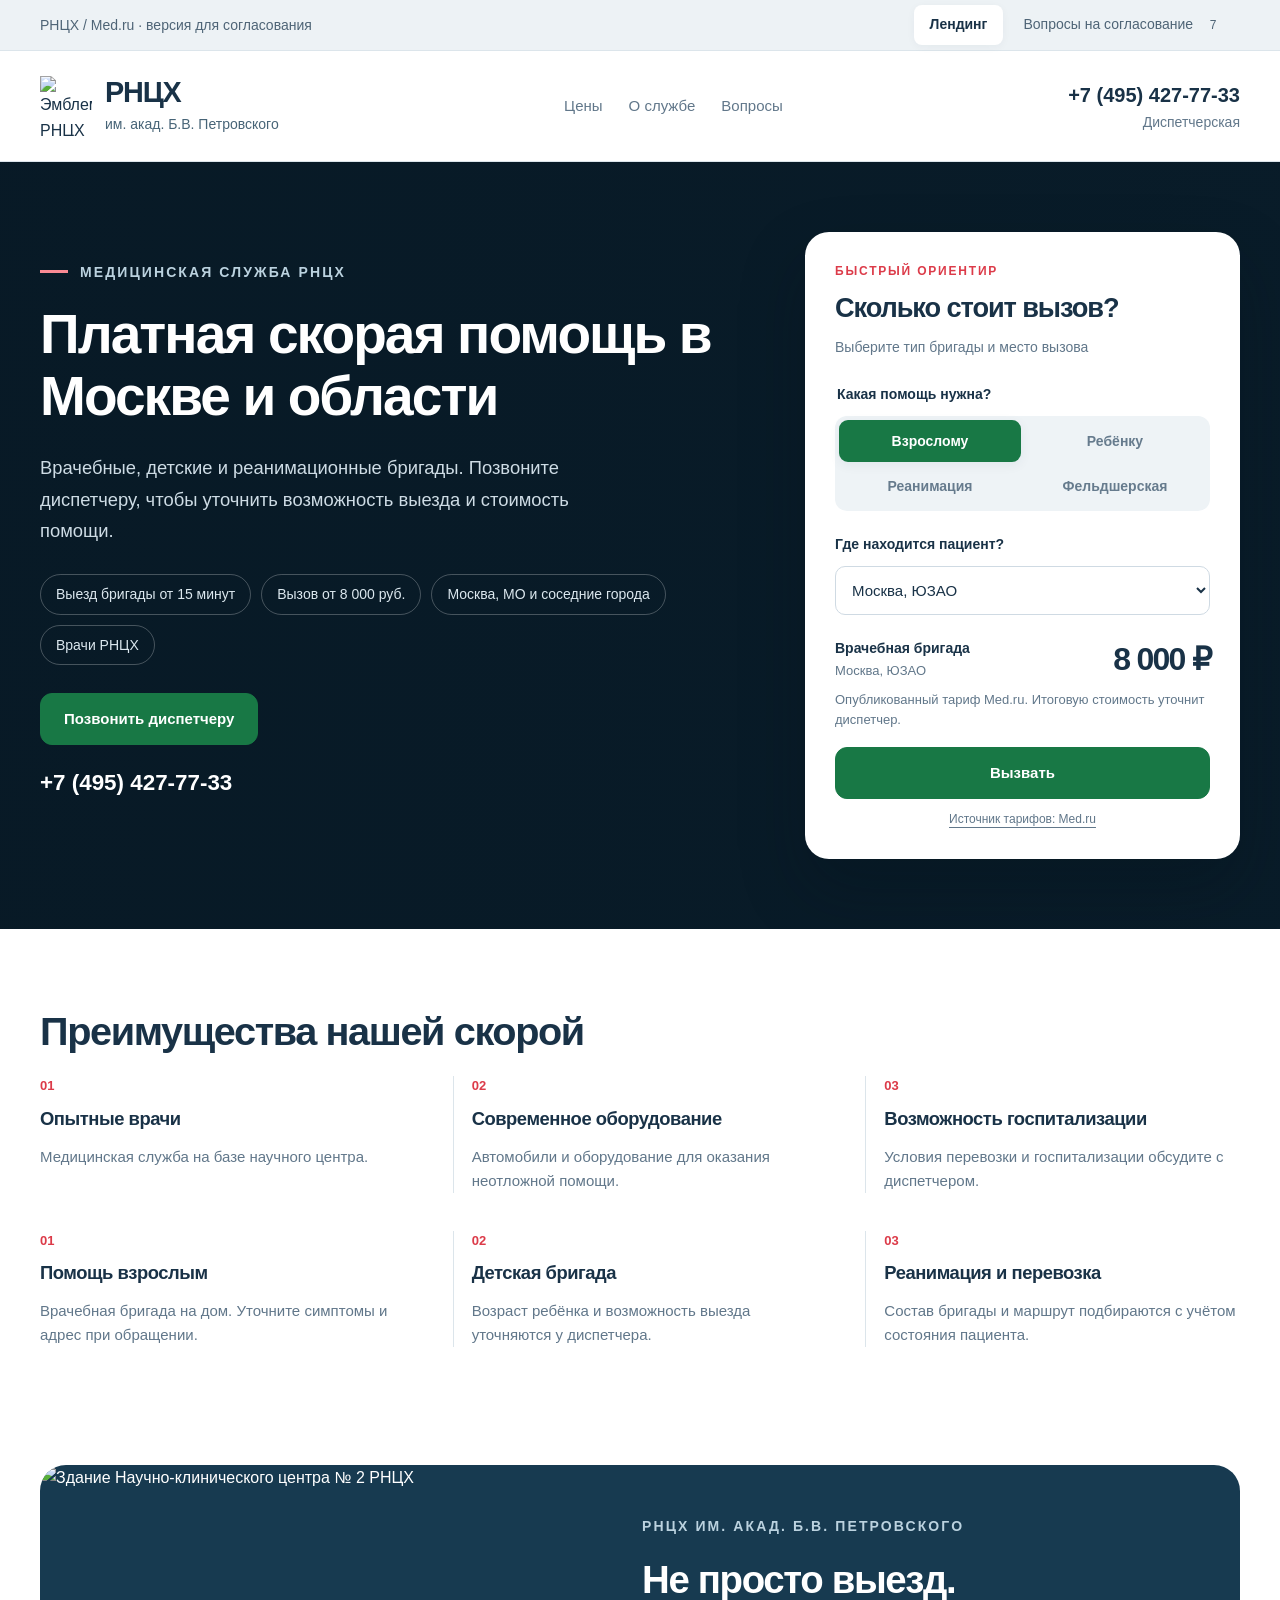
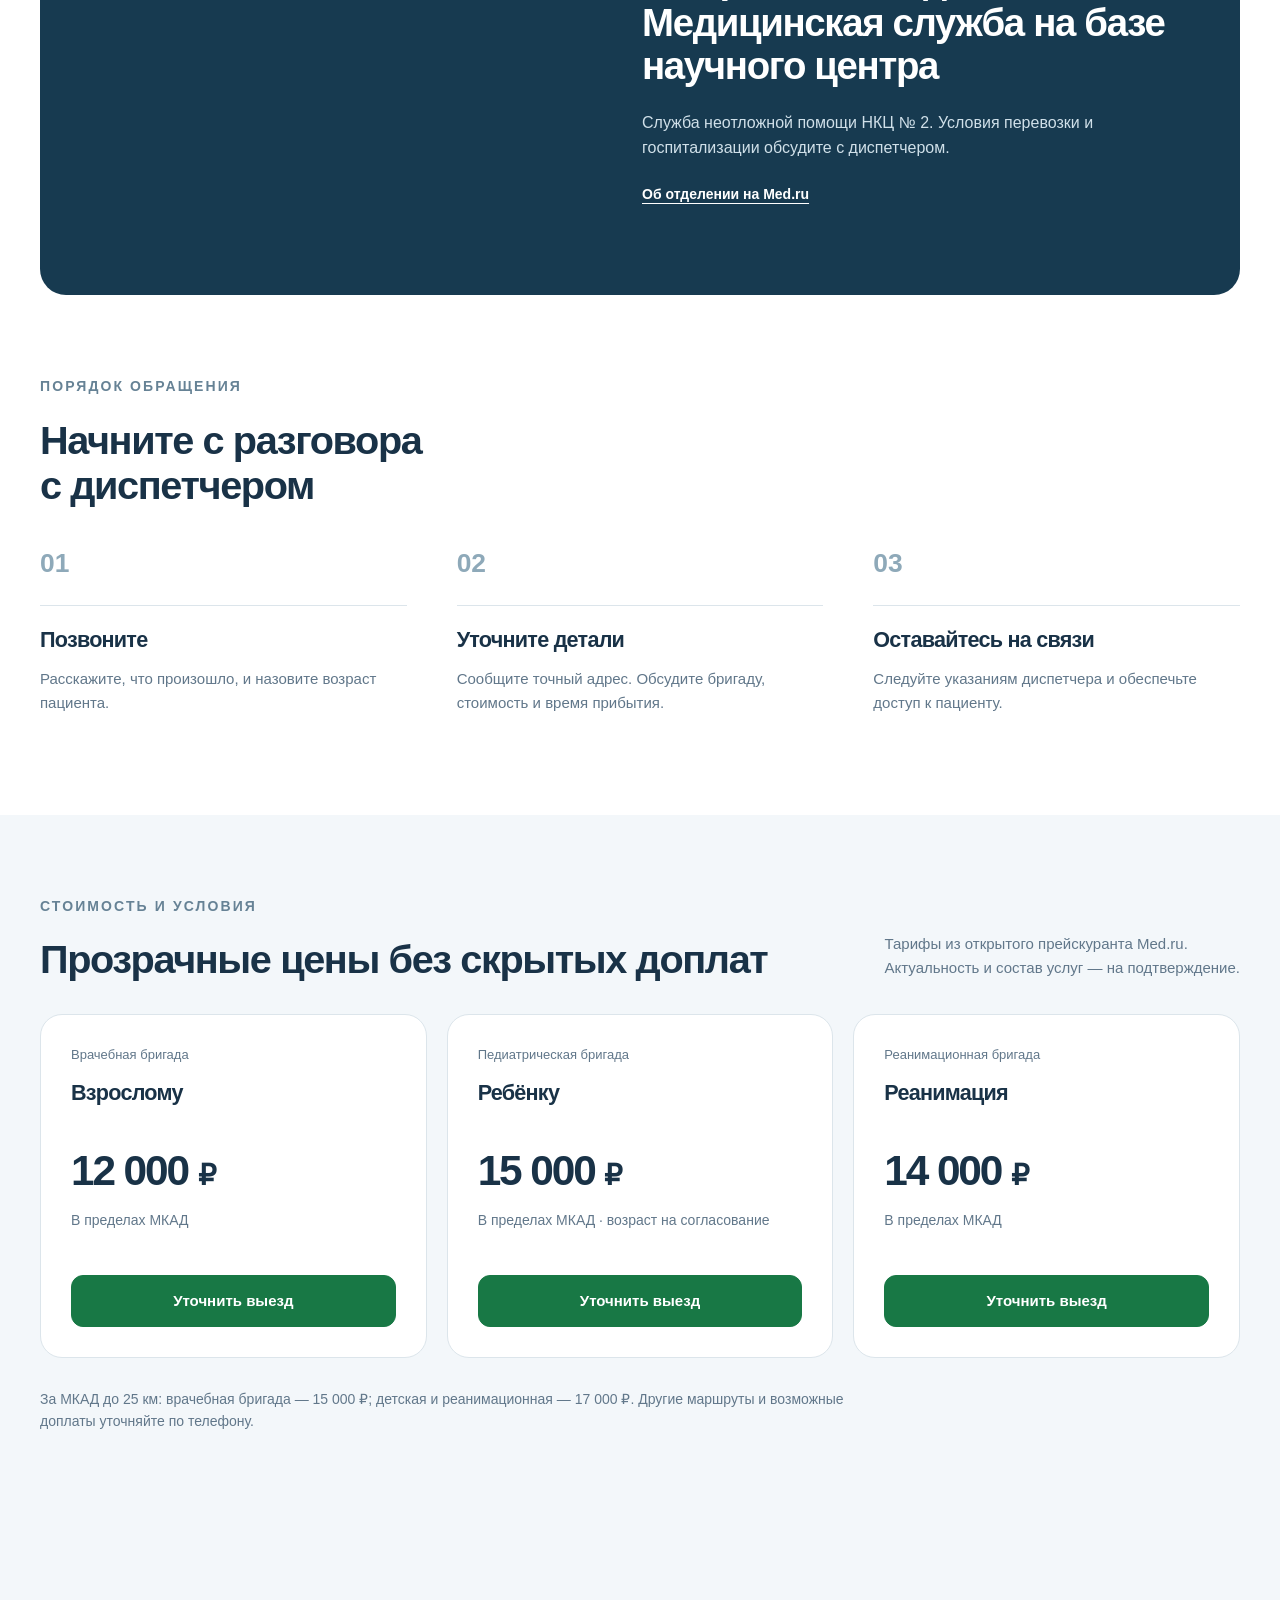
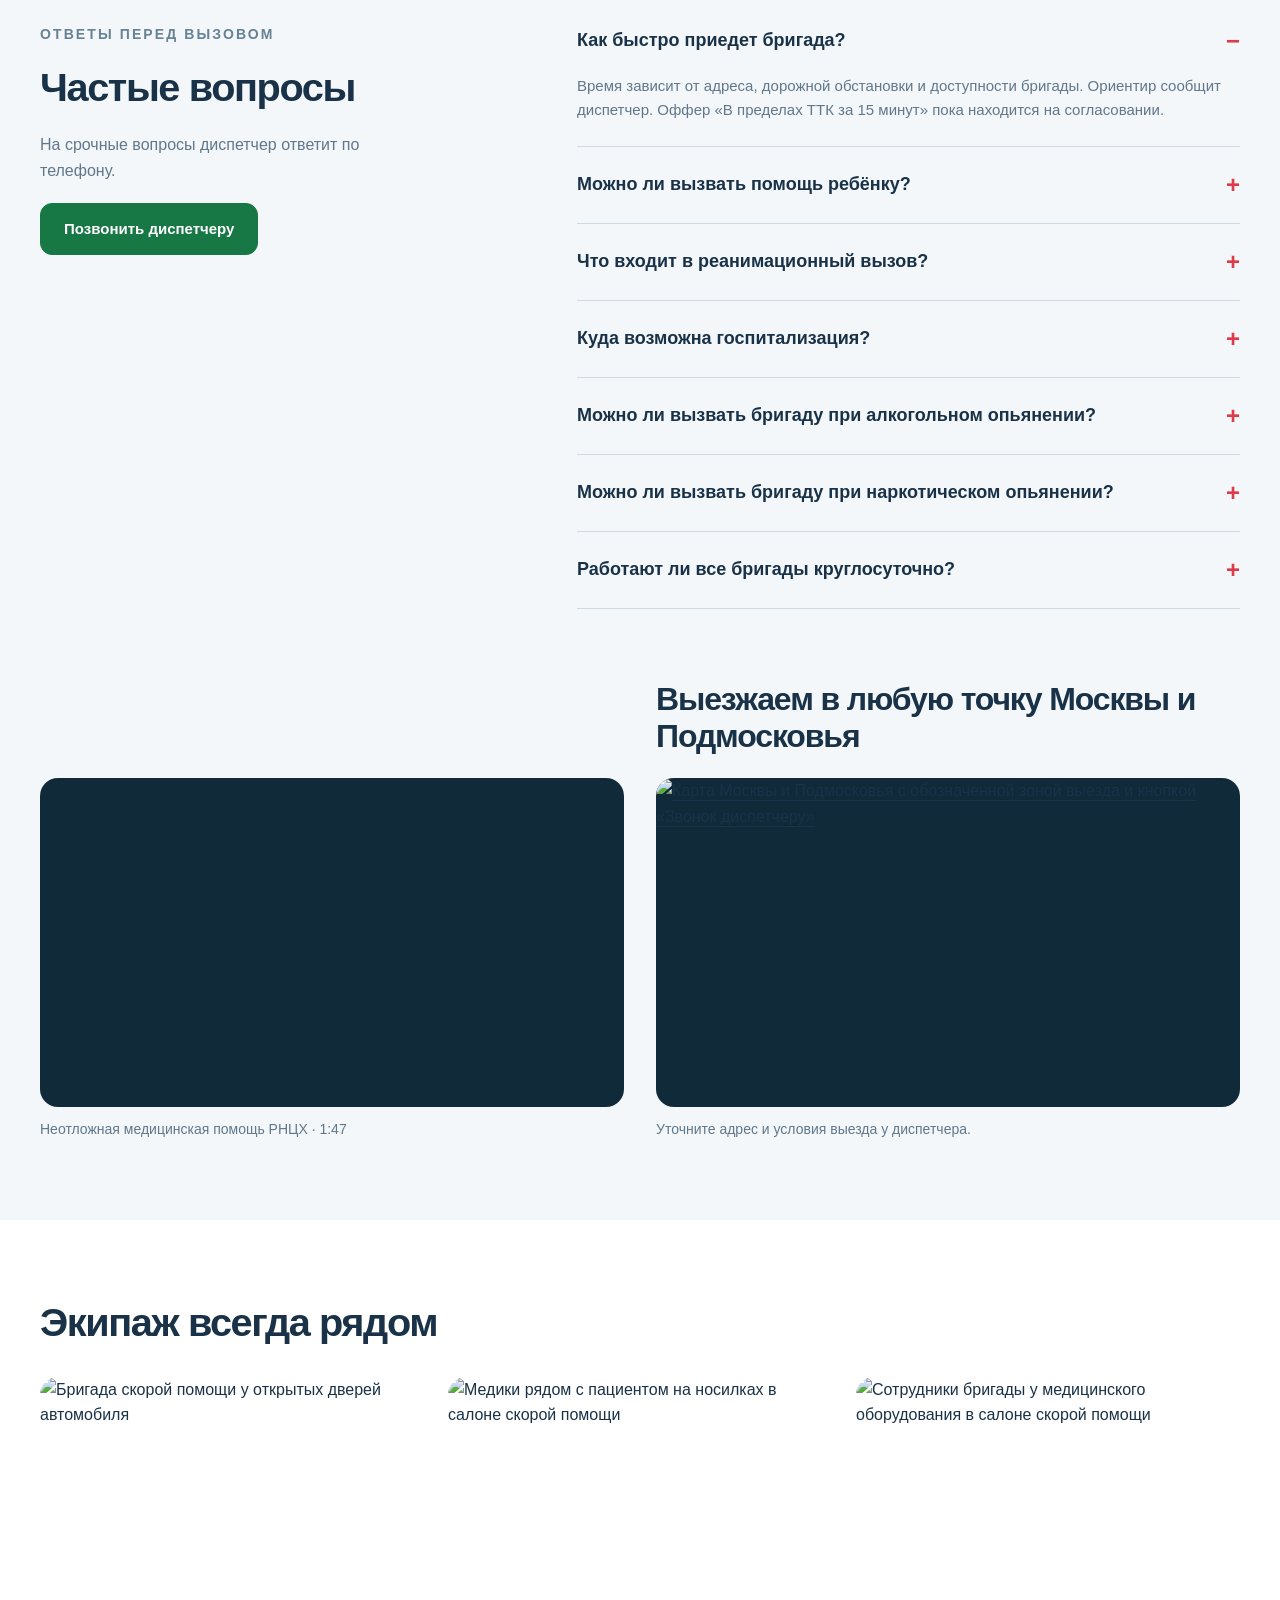
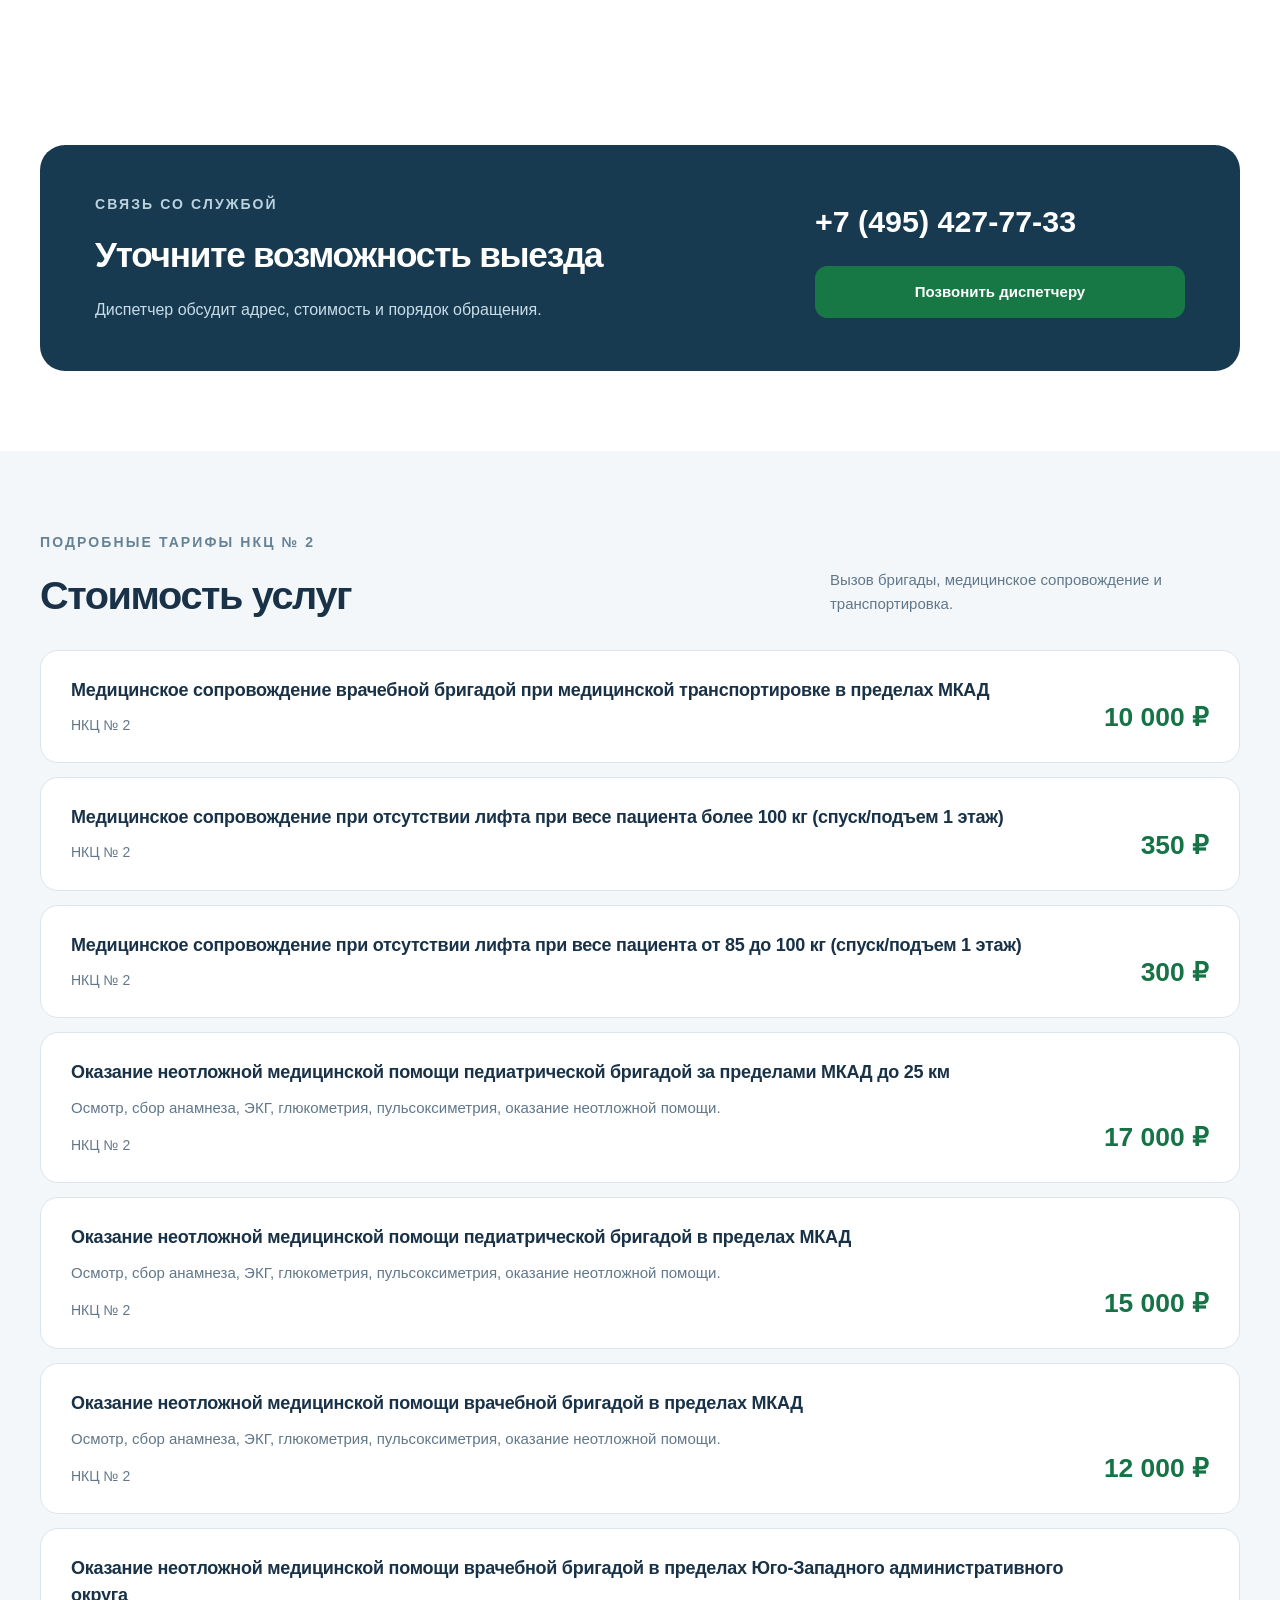
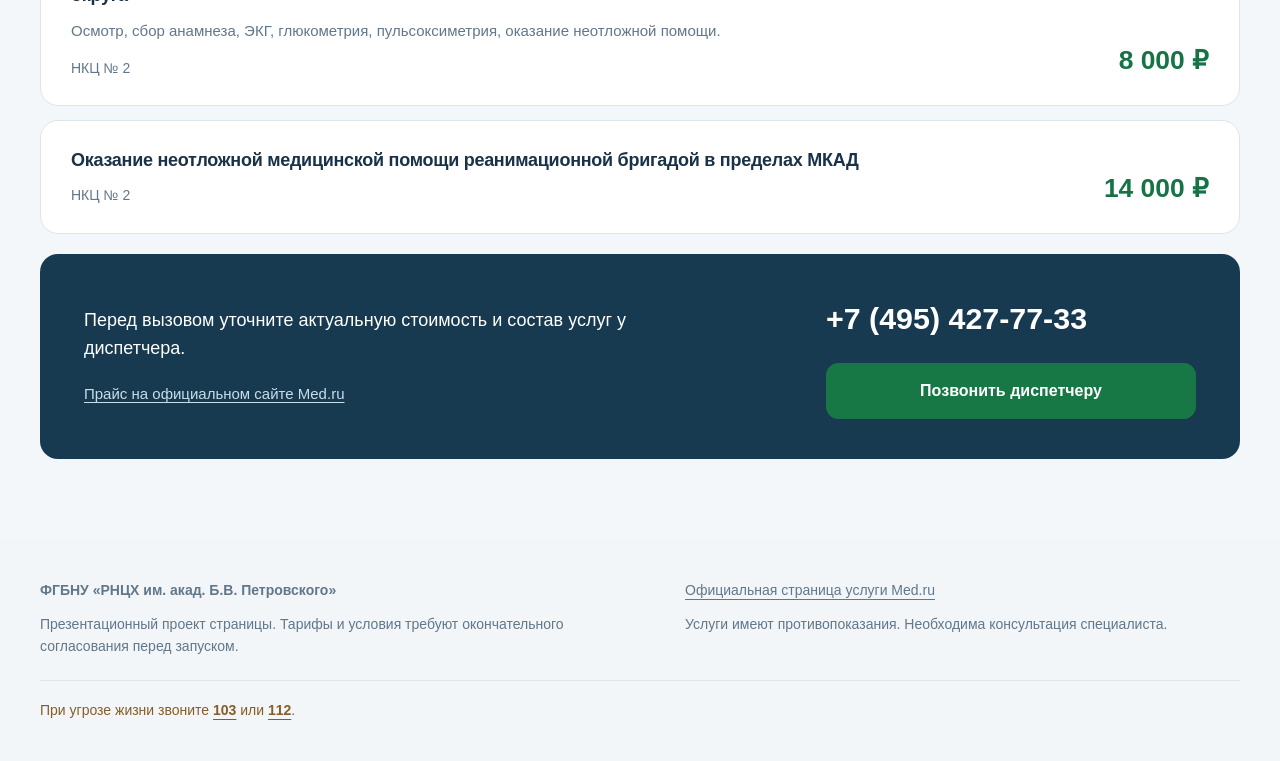
==== index.html @ 2d118cb2 "Add RNCH landing pages" ====
<!doctype html><html lang="ru"><head><meta charset="utf-8"><meta name="viewport" content="width=device-width, initial-scale=1"><meta name="robots" content="noindex,nofollow"><meta name="theme-color" content="#153a50"><link rel="stylesheet" href="styles.css?v=2c688cbf2e"><link rel="icon" href="assets/rnch-logo.svg" type="image/svg+xml"><title>Платная скорая помощь РНЦХ / Med.ru</title><meta name="description" content="Презентационный лендинг скорой помощи РНЦХ: тарифы, виды бригад и телефон диспетчерской."></head><body><div class="reviewbar"><div class="wrap reviewinner"><span>РНЦХ / Med.ru <span class="review-word">· версия для согласования</span></span><nav aria-label="Режим просмотра"><a class="active" href="index.html">Лендинг</a><a class="" href="questions.html">Вопросы на согласование <span class="count">7</span></a></nav></div></div><header class="header"><div class="wrap headerinner"><a class="brand" href="index.html" aria-label="РНЦХ — главная"><img src="assets/rnch-logo.svg" alt="Эмблема РНЦХ" width="52" height="58"><span><b>РНЦХ</b><small>им. акад. Б.В. Петровского</small></span></a><nav class="sectionnav" aria-label="Разделы"><a href="index.html#prices">Цены</a><a href="index.html#center">О службе</a><a href="index.html#faq">Вопросы</a></nav><div class="headercontact"><a class="phone" href="tel:+74954277733">+7 (495) 427-77-33<small>Диспетчерская</small></a></div></div></header><main><section class="hero"><video class="hero-video" autoplay muted loop playsinline aria-hidden="true" poster="assets/ambulance.jpg" src="assets/hero.mp4" preload="metadata"></video><div class="hero-shade"></div><div class="wrap herogrid"><div class="herocopy"><p class="eyebrow light"><span></span>Медицинская служба РНЦХ</p><h1>Платная скорая помощь в Москве и области</h1><p class="hero-lead">Врачебные, детские и реанимационные бригады. Позвоните диспетчеру, чтобы уточнить возможность выезда и стоимость помощи.</p><div class="hero-facts"><span>Выезд бригады от 15 минут</span><span>Вызов от 8 000 руб.</span><span>Москва, МО и соседние города</span><span>Врачи РНЦХ</span></div><a href="tel:+74954277733" class="btn hero-call">Позвонить диспетчеру</a><p class="hero-phone">+7 (495) 427-77-33</p></div><aside class="calculator" aria-labelledby="calc-title"><p class="eyebrow red">Быстрый ориентир</p><h2 id="calc-title">Сколько стоит вызов?</h2><p class="muted">Выберите тип бригады и место вызова</p><fieldset><legend>Какая помощь нужна?</legend><div class="segments"><button type="button" data-team="adult" aria-pressed="true">Взрослому</button><button type="button" data-team="child" aria-pressed="false">Ребёнку</button><button type="button" data-team="resus" aria-pressed="false">Реанимация</button><button type="button" data-team="paramedic" aria-pressed="false">Фельдшерская</button></div></fieldset><label class="field-label" for="location">Где находится пациент?</label><select id="location"><option value="swao" selected>Москва, ЮЗАО</option><option value="mkad">Москва, в пределах МКАД</option><option value="near">За МКАД, до 25 км</option><option value="far">За МКАД, более 25 км</option></select><div class="estimate" aria-live="polite" aria-atomic="true"><span id="estimate-label">Врачебная бригада<br><small>Москва, ЮЗАО</small></span><strong id="estimate-price">8 000 ₽</strong></div><p class="price-detail" id="estimate-note">Опубликованный тариф Med.ru. Итоговую стоимость уточнит диспетчер.</p><a class="btn primary full" href="tel:+74954277733">Вызвать</a><a class="source-link" href="https://med.ru/napravleniya/skoraya-pomosch/" target="_blank" rel="noopener">Источник тарифов: Med.ru</a></aside></div></section>
<section class="section advantage-section" id="advantages" aria-labelledby="advantages-title"><div class="wrap"><h2 id="advantages-title">Преимущества нашей скорой</h2><div class="services advantage-list"><article><span class="service-number">01</span><h3>Опытные врачи</h3><p>Медицинская служба на базе научного центра.</p></article><article><span class="service-number">02</span><h3>Современное оборудование</h3><p>Автомобили и оборудование для оказания неотложной помощи.</p></article><article><span class="service-number">03</span><h3>Возможность госпитализации</h3><p>Условия перевозки и госпитализации обсудите с диспетчером.</p></article></div></div></section>
<section class="wrap services" aria-label="Виды помощи"><article><span class="service-number">01</span><h3>Помощь взрослым</h3><p>Врачебная бригада на дом. Уточните симптомы и адрес при обращении.</p></article><article><span class="service-number">02</span><h3>Детская бригада</h3><p>Возраст ребёнка и возможность выезда уточняются у диспетчера.</p></article><article><span class="service-number">03</span><h3>Реанимация и перевозка</h3><p>Состав бригады и маршрут подбираются с учётом состояния пациента.</p></article></section>
<section class="section" id="center"><div class="wrap"><div class="center-card"><img src="assets/nkc2-building.jpg" alt="Здание Научно-клинического центра № 2 РНЦХ" loading="lazy" width="600" height="450"><div><p class="eyebrow light">РНЦХ им. акад. Б.В. Петровского</p><h2>Не просто выезд.<br>Медицинская служба на базе научного центра</h2><p>Служба неотложной помощи НКЦ № 2. Условия перевозки и госпитализации обсудите с диспетчером.</p><a href="https://med.ru/departments/otdelenie-neotlozhnoy-meditsinskoy-pomoshchi/" class="text-link" target="_blank" rel="noopener">Об отделении на Med.ru</a></div></div></div></section>
<section class="section process"><div class="wrap"><p class="eyebrow">Порядок обращения</p><h2>Начните с разговора<br>с диспетчером</h2><div class="steps"><article><span>01</span><h3>Позвоните</h3><p>Расскажите, что произошло, и назовите возраст пациента.</p></article><article><span>02</span><h3>Уточните детали</h3><p>Сообщите точный адрес. Обсудите бригаду, стоимость и время прибытия.</p></article><article><span>03</span><h3>Оставайтесь на связи</h3><p>Следуйте указаниям диспетчера и обеспечьте доступ к пациенту.</p></article></div></div></section>
<section class="section soft" id="prices"><div class="wrap"><div class="section-heading"><div><p class="eyebrow">Стоимость и условия</p><h2>Прозрачные цены без скрытых доплат</h2></div><p>Тарифы из открытого прейскуранта Med.ru.<br>Актуальность и состав услуг — на подтверждение.</p></div><div class="pricecards"><article><p class="card-kicker">Врачебная бригада</p><h3>Взрослому</h3><strong>12 000 <small>₽</small></strong><p>В пределах МКАД</p><a class="btn outline" href="tel:+74954277733">Уточнить выезд</a></article><article><p class="card-kicker">Педиатрическая бригада</p><h3>Ребёнку</h3><strong>15 000 <small>₽</small></strong><p>В пределах МКАД · возраст на согласование</p><a class="btn outline" href="tel:+74954277733">Уточнить выезд</a></article><article><p class="card-kicker">Реанимационная бригада</p><h3>Реанимация</h3><strong>14 000 <small>₽</small></strong><p>В пределах МКАД</p><a class="btn outline" href="tel:+74954277733">Уточнить выезд</a></article></div><div class="pricefoot"><p>За МКАД до 25 км: врачебная бригада — 15 000 ₽; детская и реанимационная — 17 000 ₽. Другие маршруты и возможные доплаты уточняйте по телефону.</p></div></div></section>
<section class="section soft" id="faq"><div class="wrap faqgrid"><div class="faq-intro"><p class="eyebrow">Ответы перед вызовом</p><h2>Частые вопросы</h2><p class="muted">На срочные вопросы диспетчер ответит по телефону.</p><a class="btn outline" href="tel:+74954277733">Позвонить диспетчеру</a></div><div class="faq"><details open><summary>Как быстро приедет бригада?</summary><p>Время зависит от адреса, дорожной обстановки и доступности бригады. Ориентир сообщит диспетчер. Оффер «В пределах ТТК за 15 минут» пока находится на согласовании.</p></details><details><summary>Можно ли вызвать помощь ребёнку?</summary><p>На Med.ru указана педиатрическая бригада. Возрастные границы, включая помощь с рождения и до 18 лет, а также действующий детский тариф требуют подтверждения.</p></details><details><summary>Что входит в реанимационный вызов?</summary><p>Состав специалистов, оборудование, расходные материалы и количество сопровождающих уточняются. Полный перечень вопросов вынесен на страницу согласования.</p></details><details><summary>Куда возможна госпитализация?</summary><p>Маршрут и условия согласуются с диспетчером. Нужно подтвердить перечень отделений РНЦХ и других больниц, стоимость перевозки и условия ОМС.</p></details><details id="faq-alcohol"><summary>Можно ли вызвать бригаду при алкогольном опьянении?</summary><p>Сообщите диспетчеру о состоянии пациента и употреблении алкоголя. Возможность выезда и условия помощи уточняются по телефону. Перечень услуг и тарифы в таких случаях требуют подтверждения службы.</p></details><details id="faq-drugs"><summary>Можно ли вызвать бригаду при наркотическом опьянении?</summary><p>Сообщите диспетчеру о состоянии пациента и возможном употреблении веществ. Возможность выезда, вид помощи и условия госпитализации уточняются по телефону. Услуги и тарифы в таких случаях требуют подтверждения службы.</p></details><details><summary>Работают ли все бригады круглосуточно?</summary><p>На Med.ru указан круглосуточный режим службы. Доступность каждого типа бригады ночью, в выходные и праздничные дни необходимо подтвердить.</p></details></div></div><div class="wrap service-media-grid" id="coverage"><h2 class="coverage-title" id="coverage-title">Выезжаем в любую точку Москвы и Подмосковья</h2><figure class="faq-video service-video"><div class="faq-video-player"><iframe src="https://dzen.ru/embed/v9xO4wNbsVBE?from_block=partner&amp;from=zen&amp;mute=1&amp;autoplay=0&amp;tv=0" title="Неотложная медицинская помощь РНЦХ им. акад. Б.В. Петровского" allow="autoplay; fullscreen; accelerometer; gyroscope; picture-in-picture; encrypted-media" loading="lazy" allowfullscreen></iframe></div><figcaption>Неотложная медицинская помощь РНЦХ · 1:47</figcaption></figure><figure class="coverage-map"><a class="coverage-map-link" href="tel:+74954277733" aria-label="Звонок диспетчеру: +7 (495) 427-77-33"><img src="assets/coverage-map.jpg" alt="Карта Москвы и Подмосковья с обозначенной зоной выезда и кнопкой «Звонок диспетчеру»" width="820" height="480" loading="lazy"></a><figcaption>Уточните адрес и условия выезда у диспетчера.</figcaption></figure></div></section>
<section class="section crew-section" id="crew" aria-labelledby="crew-title"><div class="wrap"><h2 id="crew-title">Экипаж всегда рядом</h2><div class="crew-photos"><img src="assets/crew-01.webp" alt="Бригада скорой помощи у открытых дверей автомобиля" width="1280" height="963" loading="lazy" decoding="async"><img src="assets/crew-02.webp" alt="Медики рядом с пациентом на носилках в салоне скорой помощи" width="1280" height="963" loading="lazy" decoding="async"><img src="assets/crew-03.webp" alt="Сотрудники бригады у медицинского оборудования в салоне скорой помощи" width="1280" height="963" loading="lazy" decoding="async"></div></div></section>
<section class="section"><div class="wrap contact"><div><p class="eyebrow light">Связь со службой</p><h2>Уточните возможность выезда</h2><p>Диспетчер обсудит адрес, стоимость и порядок обращения.</p></div><div><a href="tel:+74954277733" class="contact-phone">+7 (495) 427-77-33</a><a class="btn primary full" href="tel:+74954277733">Позвонить диспетчеру</a></div></div></section><section class="section soft detailed-prices" id="detailed-prices" aria-labelledby="detailed-prices-title"><div class="wrap"><div class="section-heading"><div><p class="eyebrow">Подробные тарифы НКЦ № 2</p><h2 id="detailed-prices-title">Стоимость услуг</h2></div><p>Вызов бригады, медицинское сопровождение и транспортировка.</p></div><div class="tariff-list"><article class="tariff-row" data-tariff="physician-transport-mkad"><div class="tariff-description"><h3>Медицинское сопровождение врачебной бригадой при медицинской транспортировке в пределах МКАД</h3><span class="tariff-location">НКЦ № 2</span></div><strong class="tariff-price">10 000 ₽</strong></article><article class="tariff-row" data-tariff="stairs-over-100kg"><div class="tariff-description"><h3>Медицинское сопровождение при отсутствии лифта при весе пациента более 100 кг (спуск/подъем 1 этаж)</h3><span class="tariff-location">НКЦ № 2</span></div><strong class="tariff-price">350 ₽</strong></article><article class="tariff-row" data-tariff="stairs-85-100kg"><div class="tariff-description"><h3>Медицинское сопровождение при отсутствии лифта при весе пациента от 85 до 100 кг (спуск/подъем 1 этаж)</h3><span class="tariff-location">НКЦ № 2</span></div><strong class="tariff-price">300 ₽</strong></article><article class="tariff-row" data-tariff="pediatric-outside-mkad-25km"><div class="tariff-description"><h3>Оказание неотложной медицинской помощи педиатрической бригадой за пределами МКАД до 25 км</h3><p>Осмотр, сбор анамнеза, ЭКГ, глюкометрия, пульсоксиметрия, оказание неотложной помощи.</p><span class="tariff-location">НКЦ № 2</span></div><strong class="tariff-price">17 000 ₽</strong></article><article class="tariff-row" data-tariff="pediatric-mkad"><div class="tariff-description"><h3>Оказание неотложной медицинской помощи педиатрической бригадой в пределах МКАД</h3><p>Осмотр, сбор анамнеза, ЭКГ, глюкометрия, пульсоксиметрия, оказание неотложной помощи.</p><span class="tariff-location">НКЦ № 2</span></div><strong class="tariff-price">15 000 ₽</strong></article><article class="tariff-row" data-tariff="physician-mkad"><div class="tariff-description"><h3>Оказание неотложной медицинской помощи врачебной бригадой в пределах МКАД</h3><p>Осмотр, сбор анамнеза, ЭКГ, глюкометрия, пульсоксиметрия, оказание неотложной помощи.</p><span class="tariff-location">НКЦ № 2</span></div><strong class="tariff-price">12 000 ₽</strong></article><article class="tariff-row" data-tariff="physician-southwest-district"><div class="tariff-description"><h3>Оказание неотложной медицинской помощи врачебной бригадой в пределах Юго-Западного административного округа</h3><p>Осмотр, сбор анамнеза, ЭКГ, глюкометрия, пульсоксиметрия, оказание неотложной помощи.</p><span class="tariff-location">НКЦ № 2</span></div><strong class="tariff-price">8 000 ₽</strong></article><article class="tariff-row" data-tariff="resuscitation-mkad"><div class="tariff-description"><h3>Оказание неотложной медицинской помощи реанимационной бригадой в пределах МКАД</h3><span class="tariff-location">НКЦ № 2</span></div><strong class="tariff-price">14 000 ₽</strong></article></div><div class="tariff-note tariff-contact" id="footer-contact"><div class="tariff-contact-copy"><p>Перед вызовом уточните актуальную стоимость и состав услуг у диспетчера.</p><a class="tariff-source" href="https://med.ru/napravleniya/skoraya-pomosch/" target="_blank" rel="noopener">Прайс на официальном сайте Med.ru</a></div><div class="tariff-contact-actions"><a href="tel:+74954277733" class="contact-phone">+7 (495) 427-77-33</a><a class="btn primary full" href="tel:+74954277733">Позвонить диспетчеру</a></div></div></div></section></main><footer><div class="wrap footergrid"><div><b>ФГБНУ «РНЦХ им. акад. Б.В. Петровского»</b><p>Презентационный проект страницы. Тарифы и условия требуют окончательного согласования перед запуском.</p></div><div><a href="https://med.ru/napravleniya/skoraya-pomosch/" target="_blank" rel="noopener">Официальная страница услуги Med.ru</a><p>Услуги имеют противопоказания. Необходима консультация специалиста.</p></div></div><div class="wrap emergency">При угрозе жизни звоните <a href="tel:103">103</a> или <a href="tel:112">112</a>.</div></footer><div class="mobile-call"><a class="btn primary full" href="tel:+74954277733">Позвонить · +7 (495) 427-77-33</a></div><script src="landing.js?v=957c546d24"></script></body></html>
---- styles.css ----
:root{--navy:#173a50;--ink:#193247;--muted:#61778a;--red:#dc3b49;--line:#dce5eb;--soft:#f3f7fa;--white:#fff;--radius:22px;font-family:Arial,Helvetica,sans-serif;color:var(--ink);font-size:16px}*{box-sizing:border-box}body{margin:0;background:white;line-height:1.6}a{color:inherit;text-underline-offset:4px}button,input,select,textarea{font:inherit}button,a,select,textarea{touch-action:manipulation}button{cursor:pointer}button:focus-visible,a:focus-visible,select:focus-visible,textarea:focus-visible,summary:focus-visible{outline:3px solid #5185e7;outline-offset:4px}img{max-width:100%;display:block}h1,h2,h3,p{margin-top:0}h1,h2,h3{line-height:1.13;letter-spacing:-.035em}h1{font-size:clamp(2.6rem,4.3vw,4.4rem);margin-bottom:25px}h2{font-size:clamp(2rem,3.1vw,3rem);margin-bottom:22px}h3{font-size:1.35rem;margin-bottom:15px}p{margin-bottom:20px}.wrap{width:min(1240px,calc(100% - 80px));margin:auto}.reviewbar{background:#edf2f5;color:#4e6476;font-size:.875rem;border-bottom:1px solid var(--line)}.reviewinner{min-height:50px;display:flex;align-items:center;justify-content:space-between;gap:24px}.reviewinner nav{display:flex;gap:4px;padding:5px 0}.reviewinner a{padding:8px 16px;text-decoration:none;white-space:nowrap}.reviewinner a.active{background:#fff;box-shadow:0 2px 8px #1932470b;border-radius:8px;color:var(--ink);font-weight:700}.count{display:inline-flex;align-items:center;justify-content:center;width:22px;height:22px;background:#edf2f5;border-radius:50%;font-size:.75rem;margin-left:5px}.header{background:white;border-bottom:1px solid var(--line)}.headerinner{min-height:110px;display:flex;align-items:center;justify-content:space-between;gap:24px}.brand{display:flex;align-items:center;gap:13px;text-decoration:none;flex-shrink:0}.brand img{width:52px;height:60px;object-fit:contain}.brand b{font-size:1.8rem;line-height:1.1;display:block;letter-spacing:-.04em}.brand small{font-size:.875rem;display:block;color:#476477;line-height:1.4;margin-top:6px}.sectionnav{display:flex;gap:26px;font-size:.9375rem}.sectionnav a{text-decoration:none;color:var(--muted)}.sectionnav a:hover{color:var(--red)}.headercontact{display:flex;align-items:center;gap:26px}.phone{font-size:1.25rem;font-weight:700;text-decoration:none;white-space:nowrap;text-align:right}.phone small{display:block;font-weight:400;font-size:.875rem;color:var(--muted)}.max-label{display:inline-flex;align-items:center;gap:9px;font-size:.875rem;font-weight:600;white-space:nowrap;color:var(--ink);cursor:default}.max-label img{width:26px;height:26px;border-radius:7px;object-fit:contain}.hero{position:relative;background:#0c2332;overflow:hidden;color:white}.hero-video{position:absolute;width:100%;height:100%;object-fit:cover;object-position:center;opacity:1}.hero-shade{position:absolute;inset:0;background:linear-gradient(90deg,rgba(7,24,36,.84) 0%,rgba(7,24,36,.76) 47%,rgba(7,24,36,.65) 100%)}.herogrid{position:relative;display:grid;grid-template-columns:minmax(0,1fr) 435px;align-items:center;gap:65px;padding:70px 0}.eyebrow{font-size:.875rem;text-transform:uppercase;letter-spacing:.15em;font-weight:700;color:#668295;margin-bottom:20px}.eyebrow.light{color:#bbd2df}.eyebrow.red{color:var(--red)}.herocopy .eyebrow{display:flex;align-items:center;gap:12px}.eyebrow span{width:28px;height:3px;background:#fa8a93}.hero-lead{font-size:1.15rem;line-height:1.7;color:#cedce5;max-width:600px}.hero-facts{display:flex;flex-wrap:wrap;gap:10px;margin:28px 0}.hero-facts span{font-size:.875rem;padding:8px 15px;border:1px solid #ffffff40;border-radius:30px;color:#dce8ef}.btn{display:inline-flex;align-items:center;justify-content:center;text-decoration:none;font-weight:700;border:1px solid transparent;min-height:52px;padding:13px 23px;border-radius:12px;font-size:.9375rem;line-height:1.5;transition:background .15s,box-shadow .15s;text-align:center}.btn.primary,.hero-call{background:var(--red);color:white}.btn.primary:hover,.hero-call:hover{background:#c52d3b}.btn.outline{border-color:#cddae3;background:#fff;color:var(--ink)}.btn.outline:hover{background:#eef4f8}.full{width:100%}.hero-phone{font-size:1.4rem;font-weight:700;margin-top:20px;margin-bottom:30px}.video-note{color:#bcced9;font-size:.75rem;display:block;max-width:420px}.calculator{background:white;color:var(--ink);padding:30px;border-radius:24px;box-shadow:0 30px 65px #020e1840}.calculator h2{font-size:1.7rem;letter-spacing:-.04em;margin-bottom:12px}.calculator .eyebrow{font-size:.75rem;margin-bottom:12px}.muted{color:var(--muted)}.calculator .muted{font-size:.875rem;margin-bottom:25px}fieldset{border:0;margin:0 0 22px;padding:0}legend,.field-label{font-weight:700;font-size:.875rem;margin-bottom:10px;display:block}.segments{display:flex;background:#eef3f6;padding:4px;border-radius:12px;gap:3px}.segments button{flex:1;padding:10px 4px;border:0;background:transparent;border-radius:9px;font-size:.875rem;font-weight:700;color:#667b8d}.segments button[aria-pressed=true]{background:white;color:var(--navy);box-shadow:0 3px 12px #173a5010}select{width:100%;padding:13px 12px;border:1px solid #cfdae3;background:#fff;border-radius:10px;color:var(--ink);min-height:49px;font-size:.9375rem}.estimate{display:flex;align-items:center;justify-content:space-between;gap:12px;padding:22px 0 8px}.estimate>span{font-size:.875rem;font-weight:700}.estimate small{font-weight:400;color:var(--muted);font-size:.8125rem}.estimate strong{font-size:2rem;white-space:nowrap;letter-spacing:-.055em;line-height:1.2}.estimate strong.custom-price{font-size:1.35rem;white-space:normal;text-align:right;max-width:160px}.price-detail{font-size:.8125rem;color:var(--muted);line-height:1.5;min-height:39px;margin-bottom:18px}.calc-max{text-align:center;margin-top:17px}.source-link{font-size:.75rem;display:block;color:var(--muted);text-align:center;margin-top:11px}.services{display:grid;grid-template-columns:repeat(3,1fr);padding:38px 0;gap:38px}.services article{padding-left:18px;border-left:1px solid var(--line)}.services article:first-child{border-left:0;padding-left:0}.service-number{font-size:.8125rem;font-weight:700;color:var(--red);display:block;margin-bottom:12px}.services h3{font-size:1.15rem;letter-spacing:-.025em}.services p{color:var(--muted);font-size:.9375rem;margin-bottom:0}.section{padding:80px 0;scroll-margin-top:20px}.soft{background:var(--soft)}.section-heading{display:flex;align-items:flex-end;justify-content:space-between;gap:60px;margin-bottom:32px}.section-heading h2{margin-bottom:0}.section-heading>p{font-size:.9375rem;color:var(--muted);max-width:410px;margin-bottom:2px}.pricecards{display:grid;grid-template-columns:repeat(3,1fr);gap:20px}.pricecards article{padding:30px;background:white;border:1px solid var(--line);border-radius:var(--radius);display:flex;flex-direction:column}.card-kicker{font-size:.8125rem;color:var(--muted);margin-bottom:15px}.pricecards h3{min-height:48px;font-size:1.35rem}.pricecards strong{font-size:2.65rem;line-height:1.25;letter-spacing:-.05em;margin-bottom:12px}.pricecards strong small{font-size:1.8rem}.pricecards article>p:not(.card-kicker){font-size:.875rem;color:var(--muted);min-height:42px;margin-bottom:24px}.pricecards .btn{margin-top:auto}.pricefoot{display:flex;align-items:center;gap:55px;margin:30px 0}.pricefoot p{font-size:.875rem;max-width:860px;color:var(--muted);margin:0}.payment{border-top:1px solid var(--line);padding-top:28px}.payment>div:first-child{display:flex;gap:14px;align-items:center;margin-bottom:14px}.status{font-size:.75rem;background:#fff1db;color:#815816;padding:5px 10px;border-radius:7px;white-space:nowrap;line-height:1.5}.payment-options{display:flex;gap:10px;flex-wrap:wrap;margin-bottom:15px}.payment-options span{background:white;border:1px solid var(--line);padding:8px 16px;border-radius:8px;font-size:.875rem;font-weight:700;color:#4b6477}.payment>small{font-size:.8125rem;color:var(--muted)}.center-card{background:var(--navy);color:white;display:grid;grid-template-columns:46% 54%;overflow:hidden;border-radius:26px}.center-card>img{height:100%;width:100%;object-fit:cover;min-height:430px}.center-card>div{padding:50px}.center-card h2{font-size:2.4rem}.center-card p:not(.eyebrow){color:#d0e0e9}.text-link{font-size:.875rem;font-weight:700;color:white}.process{padding-top:0}.steps{display:grid;grid-template-columns:repeat(3,1fr);gap:50px;margin-top:35px}.steps span{font-size:1.65rem;font-weight:700;color:#8ea9b9;display:block;border-bottom:1px solid var(--line);padding-bottom:20px;margin-bottom:22px}.steps p{color:var(--muted);font-size:.9375rem}.faqgrid{display:grid;grid-template-columns:.8fr 1.2fr;gap:95px}.faqgrid .muted{max-width:330px}.faq-max{margin-top:20px}.faq details{border-bottom:1px solid #cfdae3;padding:20px 0}.faq details:first-child{padding-top:0}.faq summary{font-size:1.125rem;font-weight:700;cursor:pointer;display:flex;align-items:center;justify-content:space-between;gap:20px;list-style:none;line-height:1.5}.faq summary::-webkit-details-marker{display:none}.faq summary:after{content:'+';font-size:1.5rem;color:var(--red)}.faq details[open] summary:after{content:'−'}.faq p{font-size:.9375rem;color:var(--muted);margin-top:15px;margin-bottom:4px}.contact{background:var(--navy);padding:48px 55px;border-radius:25px;color:white;display:grid;grid-template-columns:1fr 370px;gap:80px;align-items:center}.contact h2{font-size:2.2rem}.contact p:not(.eyebrow){color:#c9dde8;margin:0}.contact-phone{font-size:1.9rem;font-weight:700;display:block;white-space:nowrap;text-decoration:none;margin-bottom:20px}.contact-max{text-align:center;margin-top:16px}.contact .max-label{color:white}footer{background:#f2f6f8;padding:40px 0;font-size:.875rem;color:var(--muted)}.footergrid{display:grid;grid-template-columns:1fr 1fr;gap:90px}.footergrid p{margin:12px 0 22px}.emergency{border-top:1px solid var(--line);padding-top:18px;color:#865d28}.emergency a{font-weight:700}.mobile-call{display:none}.questions-main{background:var(--soft);padding-bottom:65px}.questions-intro{padding:60px 0 35px}.questions-intro h1{font-size:3.7rem}.questions-intro>p:not(.eyebrow){max-width:750px;color:var(--muted)}.question-toolbar{display:flex;align-items:center;gap:12px;flex-wrap:wrap;margin-top:28px}.question-toolbar>span{margin-left:12px;font-size:.875rem;font-weight:700;color:var(--muted)}.questions-intro .local-note{font-size:.8125rem;line-height:1.6;margin-top:20px;max-width:800px}.question-layout{display:grid;grid-template-columns:255px minmax(0,1fr);gap:50px}.question-nav{position:sticky;top:25px;align-self:start;display:flex;flex-direction:column;gap:3px}.question-nav a{padding:13px 10px;text-decoration:none;font-size:.875rem;display:flex;gap:12px;line-height:1.5}.question-nav a:hover{background:#e7eef3;border-radius:9px}.question-nav span{font-size:.75rem;color:#8298a9;padding-top:2px}.question-nav .backlink{border-top:1px solid var(--line);margin-top:20px;padding-top:22px;color:var(--red)}.question-card{background:white;border:1px solid var(--line);padding:35px;border-radius:20px;margin-bottom:24px;scroll-margin-top:25px}.question-title{display:flex;align-items:flex-start;gap:15px;margin-bottom:20px}.qnumber{color:var(--red);font-size:1.05rem;font-weight:700;padding-top:4px}.question-title>div{flex:1}.question-title .eyebrow{font-size:.75rem;letter-spacing:.08em;margin-bottom:8px}.question-title h2{font-size:1.6rem;margin-bottom:0;letter-spacing:-.025em}.question-card ol{padding-left:24px;font-size:.9375rem;color:#486074}.question-card li{margin-bottom:16px;padding-left:5px}.offer{background:#fff6e9;padding:20px;border-left:3px solid #d6a054;border-radius:6px;margin-bottom:25px}.offer b{font-size:1.25rem}.offer p{font-size:.875rem;color:#84643e;margin:8px 0 0}.response{background:#f5f8fa;border-radius:12px;padding:20px;margin-top:25px}.response>label{display:block;font-size:.875rem;font-weight:700;margin-bottom:10px}textarea{display:block;width:100%;border:1px solid #ccdae3;border-radius:8px;padding:14px;font-size:.9375rem;line-height:1.6;resize:vertical;min-height:115px;color:var(--ink);background:white}.response-bottom{display:flex;justify-content:space-between;align-items:center;gap:20px;margin-top:14px;font-size:.8125rem;color:var(--muted)}.response-bottom label{display:flex;align-items:center;gap:12px}.response-bottom select{width:auto;font-size:.8125rem;min-height:40px;padding:8px}.saved-note{font-size:.75rem}.final-note{padding:20px 0;font-size:.9375rem;color:var(--muted)}.final-note p{margin:10px 0}.status.approved{background:#e5f6ed;color:#246144}.status.clarify{background:#e8f0fb;color:#395f88}#storage-note{font-size:.8125rem;color:#a74236}
@media(min-width:1600px){.herogrid{padding:85px 0}.hero h1{font-size:4.6rem}}
@media(max-width:1150px){.wrap{width:calc(100% - 48px)}.herogrid{gap:35px;grid-template-columns:minmax(0,1fr) 390px}.headercontact{gap:20px}.sectionnav{display:none}.center-card>div{padding:35px}.center-card h2{font-size:2.05rem}.faqgrid{gap:50px}.contact{gap:45px;padding:40px}.question-layout{gap:28px;grid-template-columns:225px minmax(0,1fr)}.question-title{flex-wrap:wrap}.question-title>.status{margin-left:33px}}
@media(max-width:850px){.headerinner{min-height:95px}.headercontact>.max-label{font-size:0;gap:0}.phone{font-size:1.1rem}.herogrid{grid-template-columns:1fr;gap:40px;padding:45px 0}.herocopy{max-width:670px}.hero h1{max-width:650px}.calculator{max-width:600px;width:100%;padding:30px}.video-note{margin-top:5px}.hero-phone{margin-bottom:20px}.services{gap:22px}.section{padding:60px 0}.pricecards{gap:12px}.pricecards article{padding:22px}.pricecards h3{font-size:1.15rem}.pricecards strong{font-size:2.2rem}.section-heading{gap:30px}.center-card{grid-template-columns:1fr}.center-card>img{max-height:370px;min-height:0;aspect-ratio:4/3}.center-card h2{font-size:2.3rem}.center-card>div{padding:35px}.process{padding-top:0}.contact{grid-template-columns:1fr;gap:30px}.contact>div:last-child{max-width:370px}.faqgrid{grid-template-columns:1fr;gap:35px}.footergrid{gap:40px}.question-layout{grid-template-columns:1fr}.question-nav{position:static;display:flex;flex-direction:row;flex-wrap:wrap;gap:5px}.question-nav a{border:1px solid var(--line);border-radius:8px;padding:9px;font-size:.8125rem}.question-nav .backlink{margin:0;padding:9px}.questions-intro h1{font-size:3rem}.question-card{padding:28px}.review-word{display:none}}
@media(max-width:600px){.wrap{width:calc(100% - 36px)}.reviewinner{gap:8px;min-height:46px}.reviewinner>span{display:none}.reviewinner nav{width:100%;justify-content:space-between;gap:0}.reviewinner a{padding:7px 11px;font-size:.8125rem}.count{width:20px;height:20px}.headerinner{gap:12px;min-height:84px}.brand{gap:8px}.brand img{width:36px;height:44px}.brand b{font-size:1.4rem}.brand small{font-size:.75rem;max-width:150px}.headercontact{gap:9px}.phone{font-size:.875rem}.phone small{font-size:.75rem}.headercontact .max-label img{width:23px;height:23px}.hero h1{font-size:2.65rem;line-height:1.08}.hero-lead{font-size:1rem}.herogrid{padding:36px 0;gap:30px}.eyebrow{font-size:.75rem}.hero-facts{margin:20px 0;gap:8px}.hero-facts span{font-size:.8125rem;padding:7px 11px}.hero-call{width:100%}.hero-phone{font-size:1.25rem}.video-note{font-size:.75rem}.calculator{padding:23px 20px;border-radius:19px}.calculator h2{font-size:1.65rem}.estimate strong{font-size:1.8rem}.services{grid-template-columns:1fr;padding:28px 0;gap:22px}.services article{padding:0 0 20px;border-left:0;border-bottom:1px solid var(--line);display:grid;grid-template-columns:30px 1fr;gap:0 12px}.services article:last-child{border-bottom:0;padding-bottom:0}.service-number{grid-row:1/3;margin:0;padding-top:3px}.services h3{margin-bottom:8px}.services p{grid-column:2}.section{padding:45px 0}h2{font-size:2rem}.section-heading{display:block;margin-bottom:25px}.section-heading>p{margin-top:20px;font-size:.875rem}.pricecards{grid-template-columns:1fr;gap:14px}.pricecards article{padding:25px}.pricecards h3{min-height:0;font-size:1.4rem;margin-bottom:20px}.pricecards strong{font-size:2.5rem}.pricecards article>p:not(.card-kicker){min-height:0;margin-bottom:20px}.pricefoot{display:block;margin:25px 0}.pricefoot>.max-label{margin-top:20px}.payment>div:first-child{flex-wrap:wrap}.payment-options{gap:7px}.payment-options span{font-size:.8125rem;padding:7px 11px}.center-card{border-radius:18px}.center-card>div{padding:26px}.center-card h2{font-size:1.95rem}.center-card>img{max-height:none;aspect-ratio:4/3}.process{padding-top:0}.steps{grid-template-columns:1fr;gap:15px;margin-top:25px}.steps article{display:grid;grid-template-columns:36px 1fr;gap:0 18px}.steps span{grid-row:1/3;border:0;margin:0;padding:0;font-size:1.25rem}.steps h3{margin-bottom:12px}.steps p{grid-column:2}.faq summary{font-size:1rem}.contact{padding:29px 24px;gap:25px;border-radius:18px}.contact h2{font-size:2rem}.contact-phone{font-size:1.5rem}.footergrid{grid-template-columns:1fr;gap:5px}footer{padding:30px 0 105px}.mobile-call{display:block;position:fixed;bottom:0;left:0;right:0;background:#ffffffed;backdrop-filter:blur(10px);padding:10px 14px calc(10px + env(safe-area-inset-bottom));border-top:1px solid var(--line);z-index:10}.mobile-call .btn{font-size:.875rem;min-height:48px;padding:10px}.questions-intro{padding:35px 0 20px}.questions-intro h1{font-size:2.65rem}.question-toolbar>span{margin:8px 0 0;width:100%}.question-toolbar .btn{font-size:.875rem;padding:12px 16px}.question-card{padding:22px 18px}.question-title h2{font-size:1.4rem}.question-title .eyebrow{font-size:.75rem;line-height:1.5}.question-card ol{padding-left:20px}.question-card li{padding-left:2px}.response{padding:15px}.response-bottom{align-items:flex-start;flex-direction:column;gap:8px}.offer b{font-size:1.125rem}.questions-main{padding-bottom:30px}.questions-main+footer{padding-bottom:30px}.question-nav{gap:7px}.question-nav a{font-size:.75rem}.question-title>.status{margin-left:30px}}
@media(prefers-reduced-motion:reduce){*{scroll-behavior:auto!important;transition:none!important}}
@media print{.reviewbar,.header,.question-nav,.question-toolbar,.local-note,footer,.saved-note,.mobile-call{display:none!important}.wrap{width:100%}.questions-main{background:white;padding:0}.questions-intro{padding-top:0}.questions-intro h1{font-size:26pt}.questions-intro h1 br{display:none}.question-layout{display:block}.question-card{break-inside:avoid;padding:18px;margin-bottom:20px}.question-title h2{font-size:18pt}.question-card ol{font-size:11pt}.response{background:white}textarea{border:0;min-height:80px;font-size:11pt;resize:none}.response-bottom select{border:0;appearance:none}.final-note{font-size:11pt}.offer{background:white}}
@media(max-width:380px){.headerinner{flex-wrap:wrap;padding:14px 0;gap:12px}.headercontact{width:100%;justify-content:space-between}.headercontact>.max-label{font-size:.8125rem;gap:7px}.phone{text-align:right}.reviewinner a{padding:7px 8px}.contact-phone{font-size:1.35rem}}
.max-label{flex-shrink:0}

.video-toggle{display:inline-block;padding:6px 0;background:transparent;border:0;color:#c6d7e2;text-decoration:underline;text-underline-offset:4px;font-size:.8125rem;line-height:1.5;cursor:pointer}.video-toggle:hover{color:#fff}.video-toggle[hidden]{display:none}.hero-shade{pointer-events:none}

/* Видео службы слева и карта зоны выезда справа. */
.service-media-grid{display:grid;grid-template-columns:repeat(2,minmax(0,1fr));grid-template-areas:". heading" "video map";column-gap:32px;row-gap:24px;margin-top:72px;align-items:start;scroll-margin-top:24px}
.coverage-title{grid-area:heading;margin:0;font-size:2rem;line-height:1.15;letter-spacing:-.035em}
.faq-video,.coverage-map{min-width:0;margin:0;padding:0}
.service-video{grid-area:video}
.coverage-map{grid-area:map}
.faq-video-player,.coverage-map-link{position:relative;display:block;aspect-ratio:16/9;width:100%;overflow:hidden;border-radius:18px;background:#102a3a}
.faq-video-player iframe{display:block;width:100%;height:100%;border:0}
.coverage-map-link img{display:block;width:100%;height:100%;object-fit:cover}
.coverage-map-link:focus-visible{outline:3px solid var(--navy);outline-offset:5px}
.faq-video figcaption,.coverage-map figcaption{margin-top:12px;color:var(--muted);font-size:.875rem;line-height:1.5}
@media(max-width:850px){.service-media-grid{grid-template-columns:1fr;grid-template-areas:"video" "heading" "map";row-gap:24px;margin-top:48px}.coverage-title{margin-top:16px;max-width:640px}.faq-video,.coverage-map{width:100%}}
@media(max-width:600px){.service-media-grid{margin-top:36px;row-gap:20px}.coverage-title{font-size:1.8rem}.faq-video-player,.coverage-map-link{border-radius:14px}}

/* Статичная полоса фотографий экипажа: без карусели и прокрутки. */
.crew-section{padding-bottom:0}
.crew-section h2{margin-bottom:32px}
.crew-photos{display:grid;grid-template-columns:repeat(3,minmax(0,1fr));gap:24px}
.crew-photos img{display:block;width:100%;height:auto;aspect-ratio:4/3;object-fit:cover;border-radius:18px}
@media(max-width:850px){.crew-photos{gap:16px}}
@media(max-width:600px){.crew-section h2{margin-bottom:24px}.crew-photos{grid-template-columns:1fr;gap:18px}.crew-photos img{border-radius:14px}}

/* Подробный прайс после нижнего блока связи. */
.tariff-list{display:grid;gap:14px}
.tariff-row{display:grid;grid-template-columns:minmax(0,1fr) auto;align-items:end;gap:28px;padding:26px 30px;background:#fff;border:1px solid var(--line);border-radius:18px}
.tariff-description{min-width:0}
.tariff-description h3{font-size:1.125rem;line-height:1.5;letter-spacing:-.015em;margin:0 0 10px}
.tariff-description p{font-size:.9375rem;line-height:1.6;color:var(--muted);margin:0 0 14px}
.tariff-location{display:block;font-size:.875rem;color:var(--muted)}
.tariff-price{font-size:1.65rem;line-height:1.25;color:#167346;white-space:nowrap;padding-bottom:2px}
.tariff-note{padding:26px 30px;background:var(--navy);color:#fff;border-radius:18px;margin-top:20px}
.tariff-note p{font-size:1rem;line-height:1.6;margin:0 0 12px}
.tariff-note p a{font-weight:700;white-space:nowrap}
.tariff-source{color:#c9dde8;font-size:.875rem;text-underline-offset:3px}
@media(max-width:600px){.tariff-row{grid-template-columns:1fr;gap:16px;padding:22px 20px;border-radius:14px}.tariff-description h3{font-size:1rem}.tariff-price{font-size:1.5rem}.tariff-note{padding:22px 20px;border-radius:14px}}

/* Заметный блок связи в плашке под подробным прайсом. */
.tariff-contact{display:grid;grid-template-columns:minmax(0,1fr) 370px;align-items:center;gap:64px;padding:40px 44px;scroll-margin-top:24px}
.tariff-contact-copy{min-width:0;max-width:600px}
.tariff-contact-copy p{font-size:1.125rem;line-height:1.6;margin-bottom:18px}
.tariff-contact .tariff-source{font-size:.9375rem}
.tariff-contact-actions{min-width:0;width:100%}
.tariff-contact .contact-phone{color:#fff}
.tariff-contact .btn{font-size:1rem;min-height:56px}
.tariff-contact .max-label{color:#fff;font-size:1rem}
.tariff-contact .max-label img{width:32px;height:32px}
@media(max-width:1150px){.tariff-contact{gap:36px;padding:36px}}
@media(max-width:850px){.tariff-contact{grid-template-columns:1fr;gap:28px}.tariff-contact-actions{max-width:370px}}
@media(max-width:600px){.tariff-contact{padding:28px 22px;gap:28px}.tariff-contact-copy p{font-size:1rem}.tariff-contact .tariff-source{font-size:.875rem}}

/* Согласованные исправления: зелёные действия и четвёртый вид бригады. */
:root{--action-green:#187845;--action-green-hover:#126137}
.btn,.btn.primary,.btn.outline,.hero-call{background:var(--action-green);border-color:var(--action-green);color:#fff}
.btn:hover,.btn.primary:hover,.btn.outline:hover,.hero-call:hover{background:var(--action-green-hover);border-color:var(--action-green-hover)}
.segments{display:grid;grid-template-columns:repeat(2,minmax(0,1fr))}
.segments button[aria-pressed=true]{background:var(--action-green);color:#fff}
.advantage-section{padding-bottom:0}
.advantage-list{padding:0;gap:38px}
@media(max-width:850px){.advantage-list{gap:22px}}
@media(max-width:600px){.estimate:has(.custom-price){flex-wrap:wrap}.estimate strong.custom-price{text-align:left;max-width:none}.advantage-list{padding:0}}
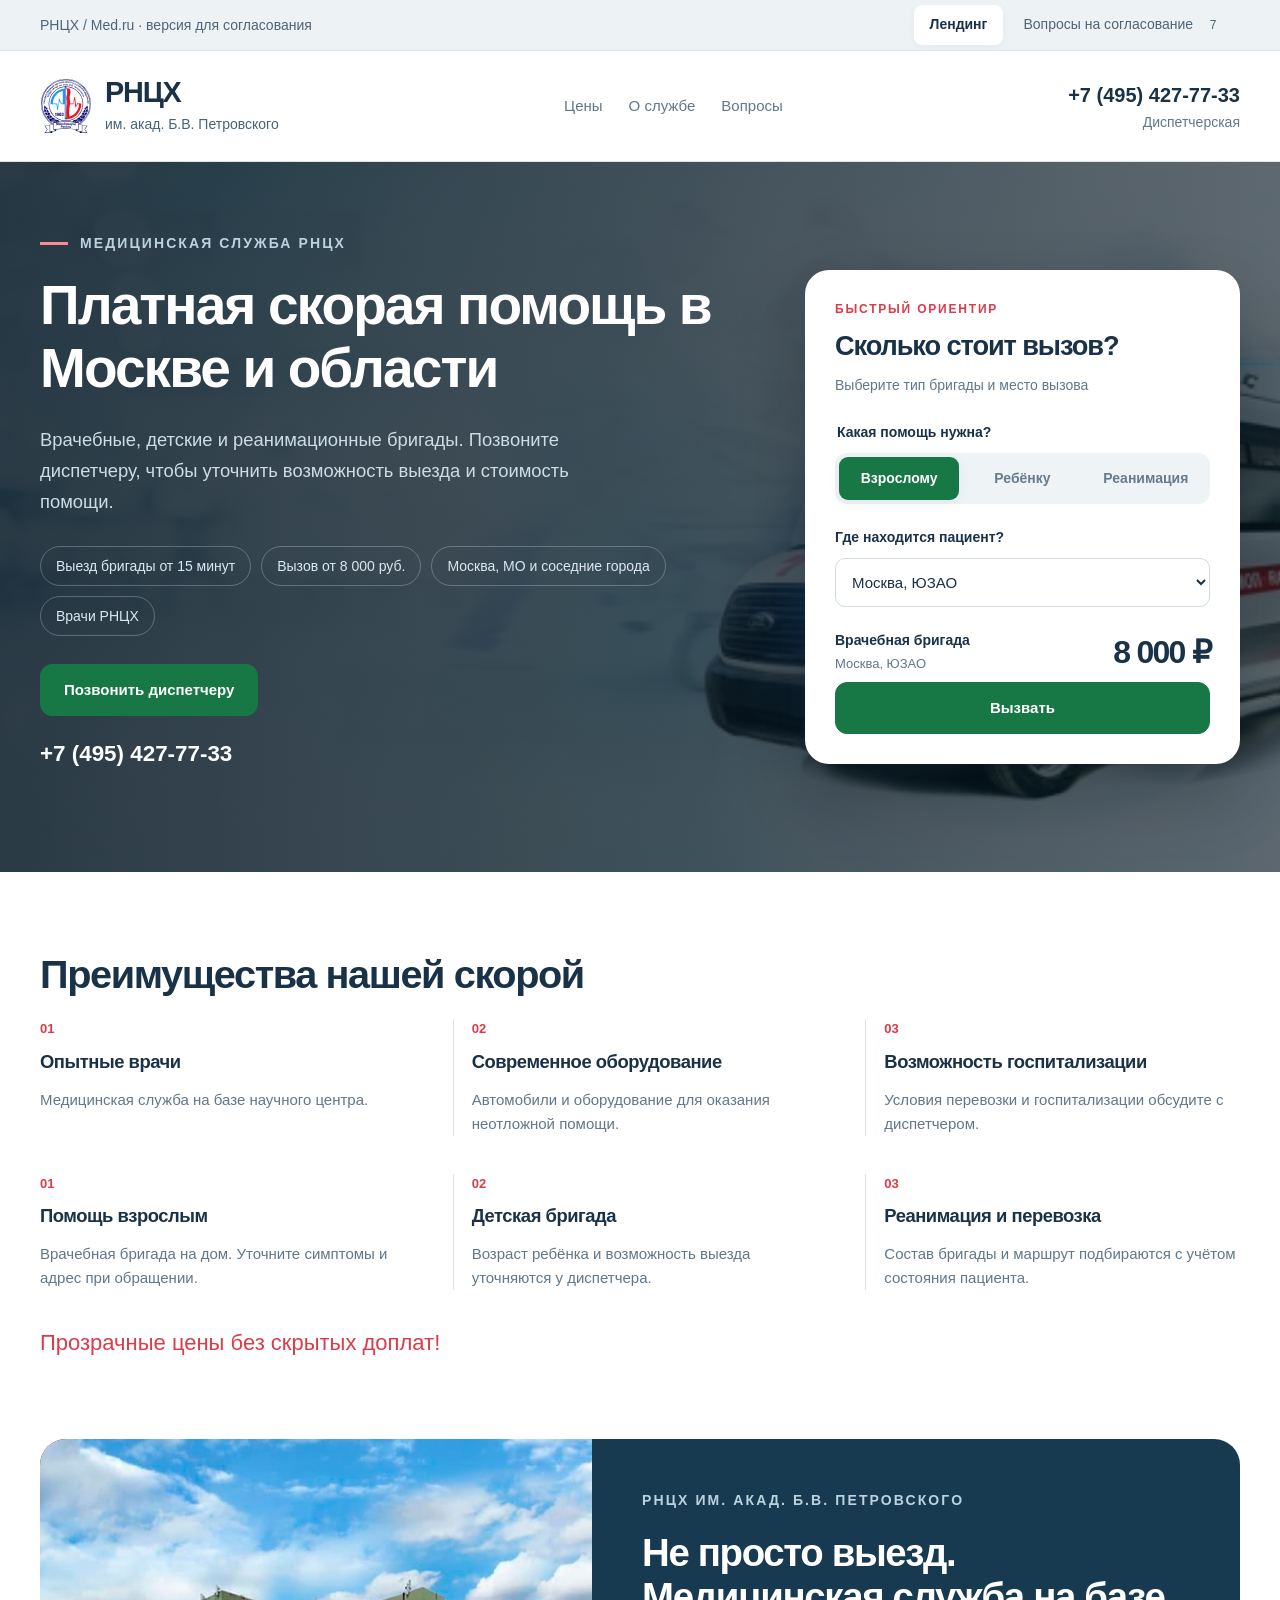
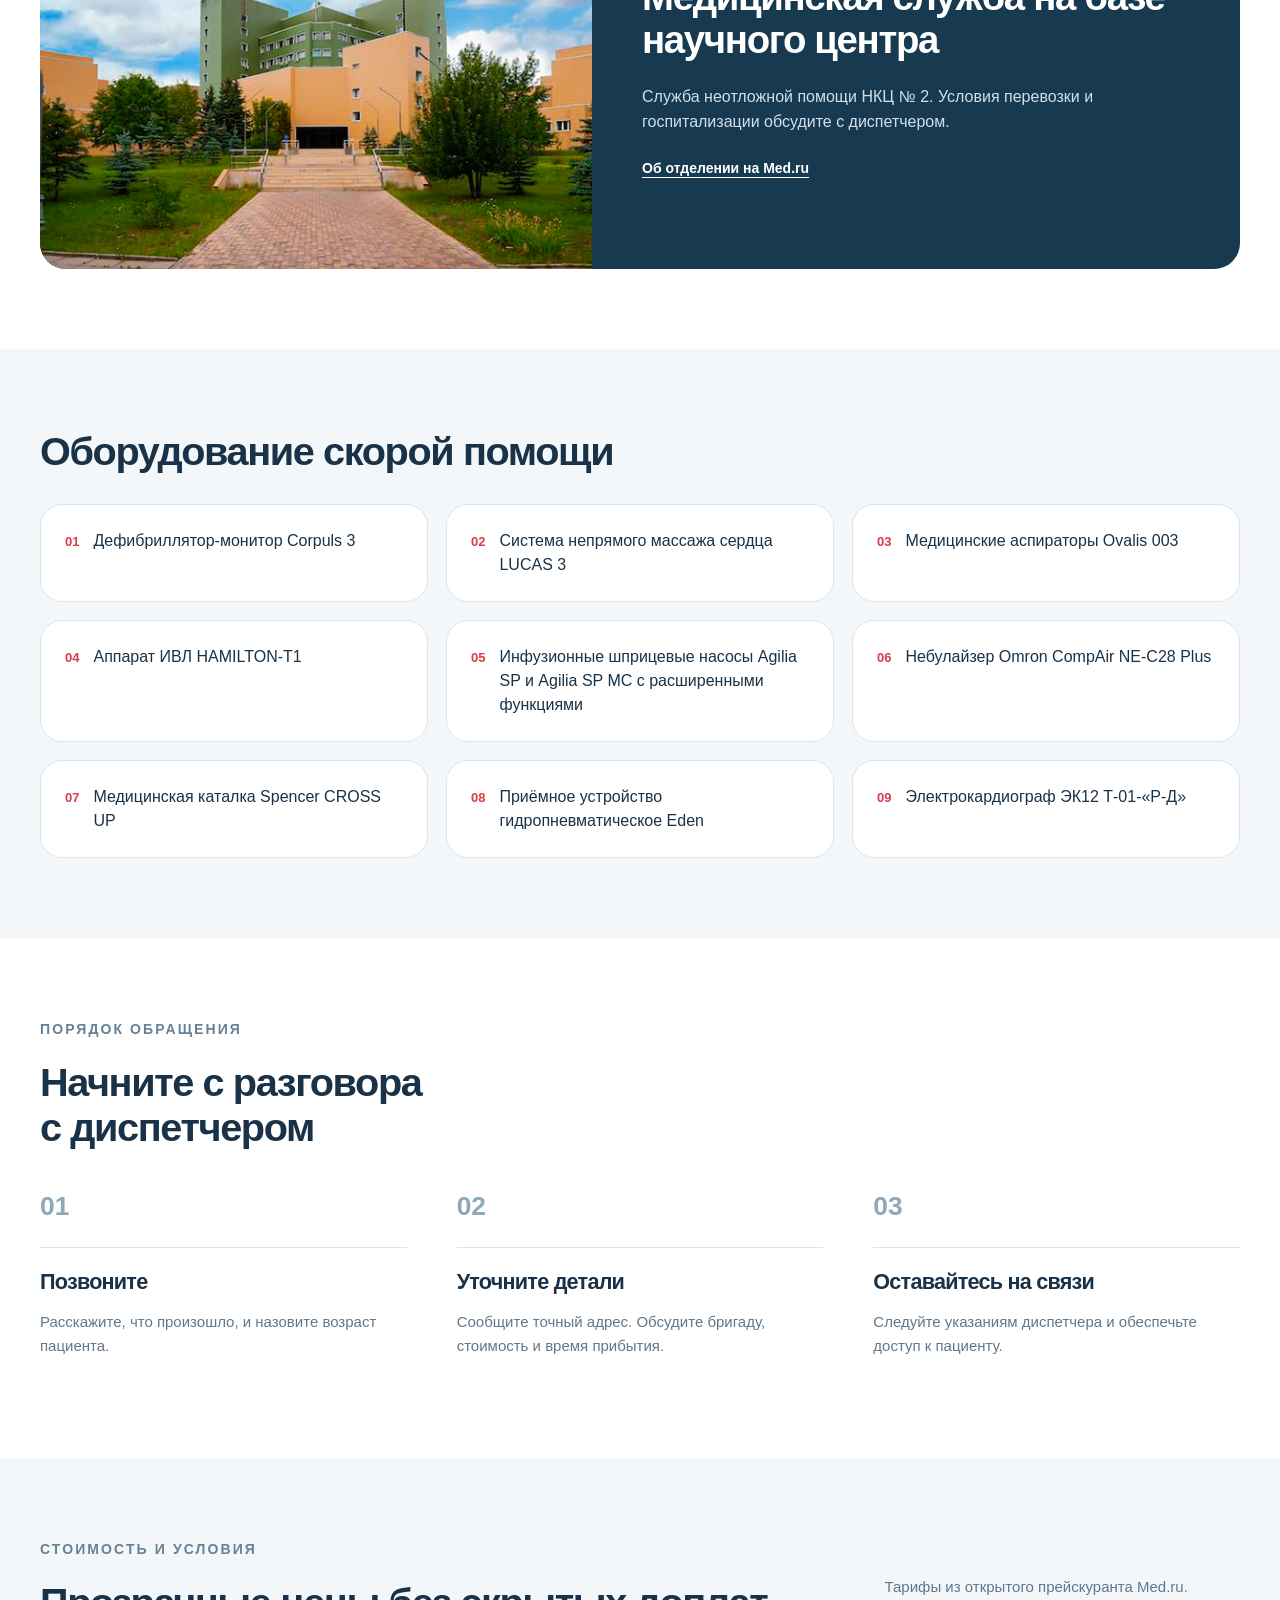
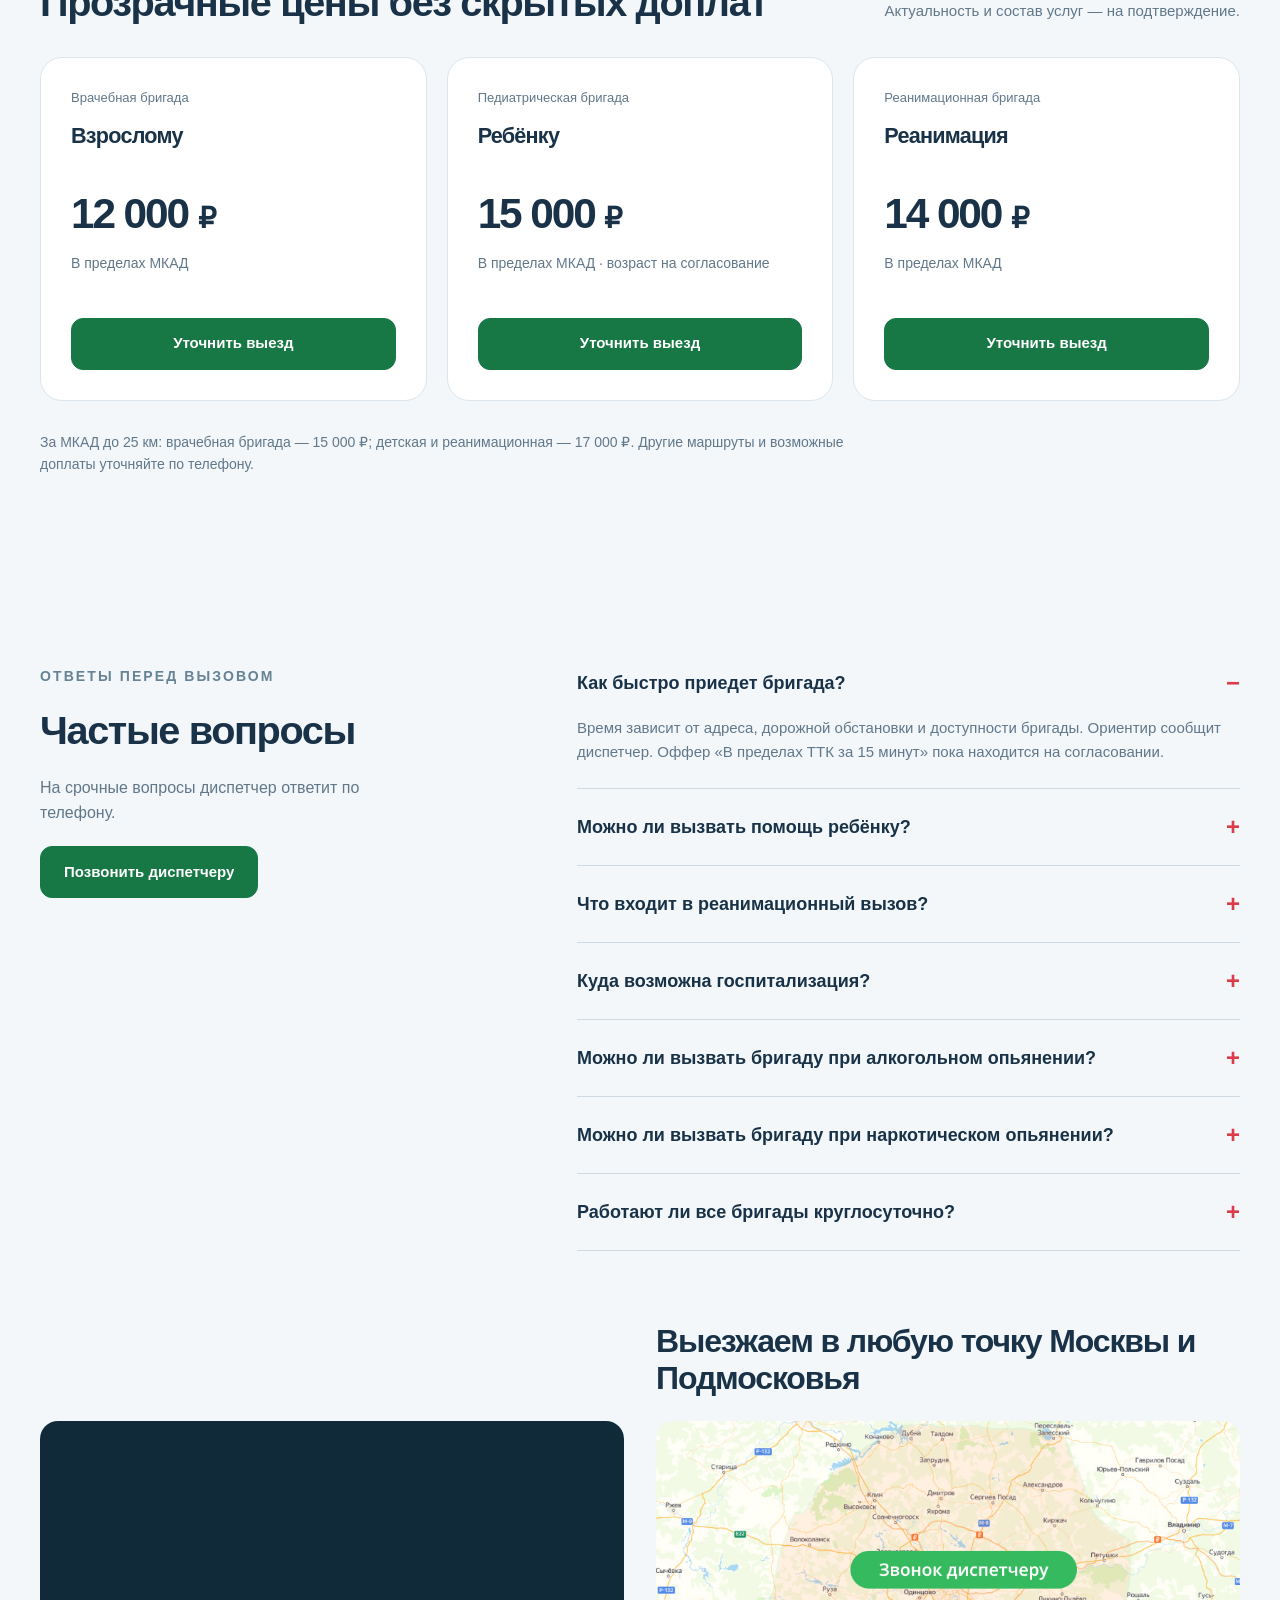
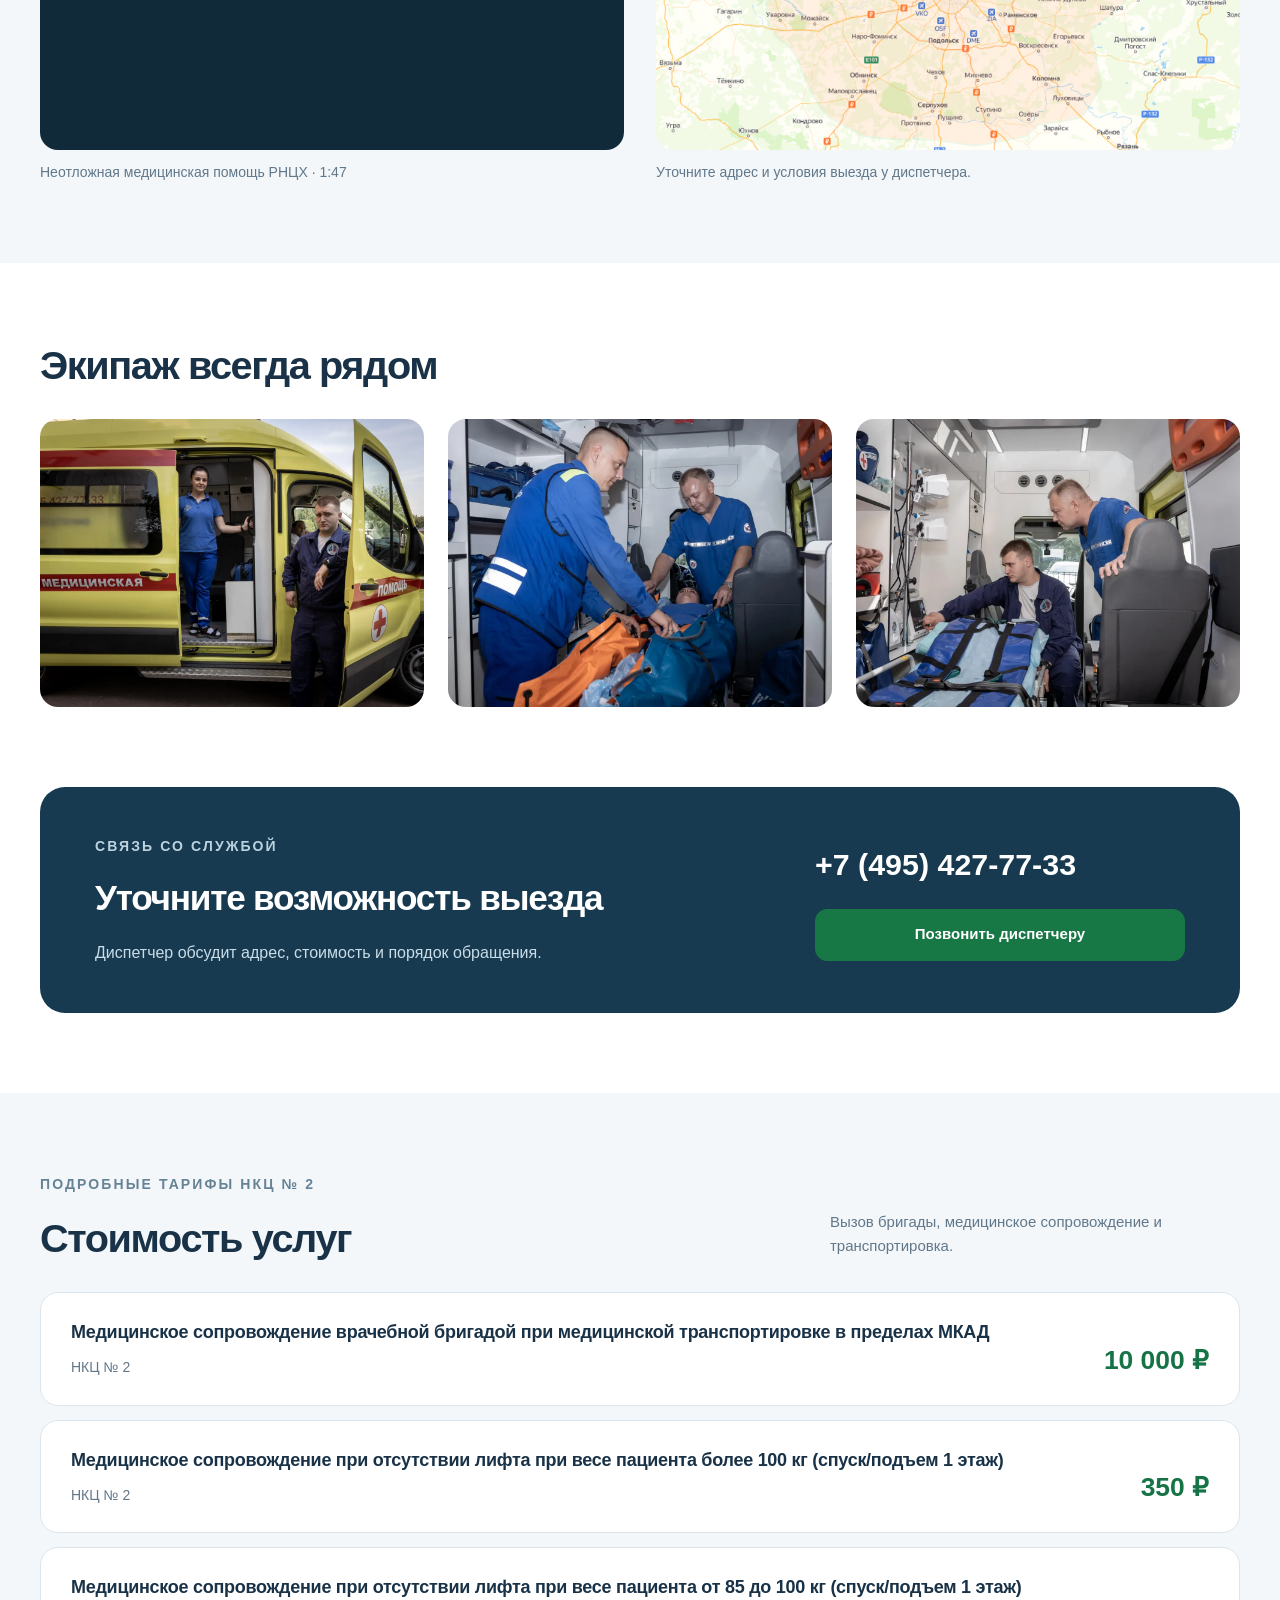
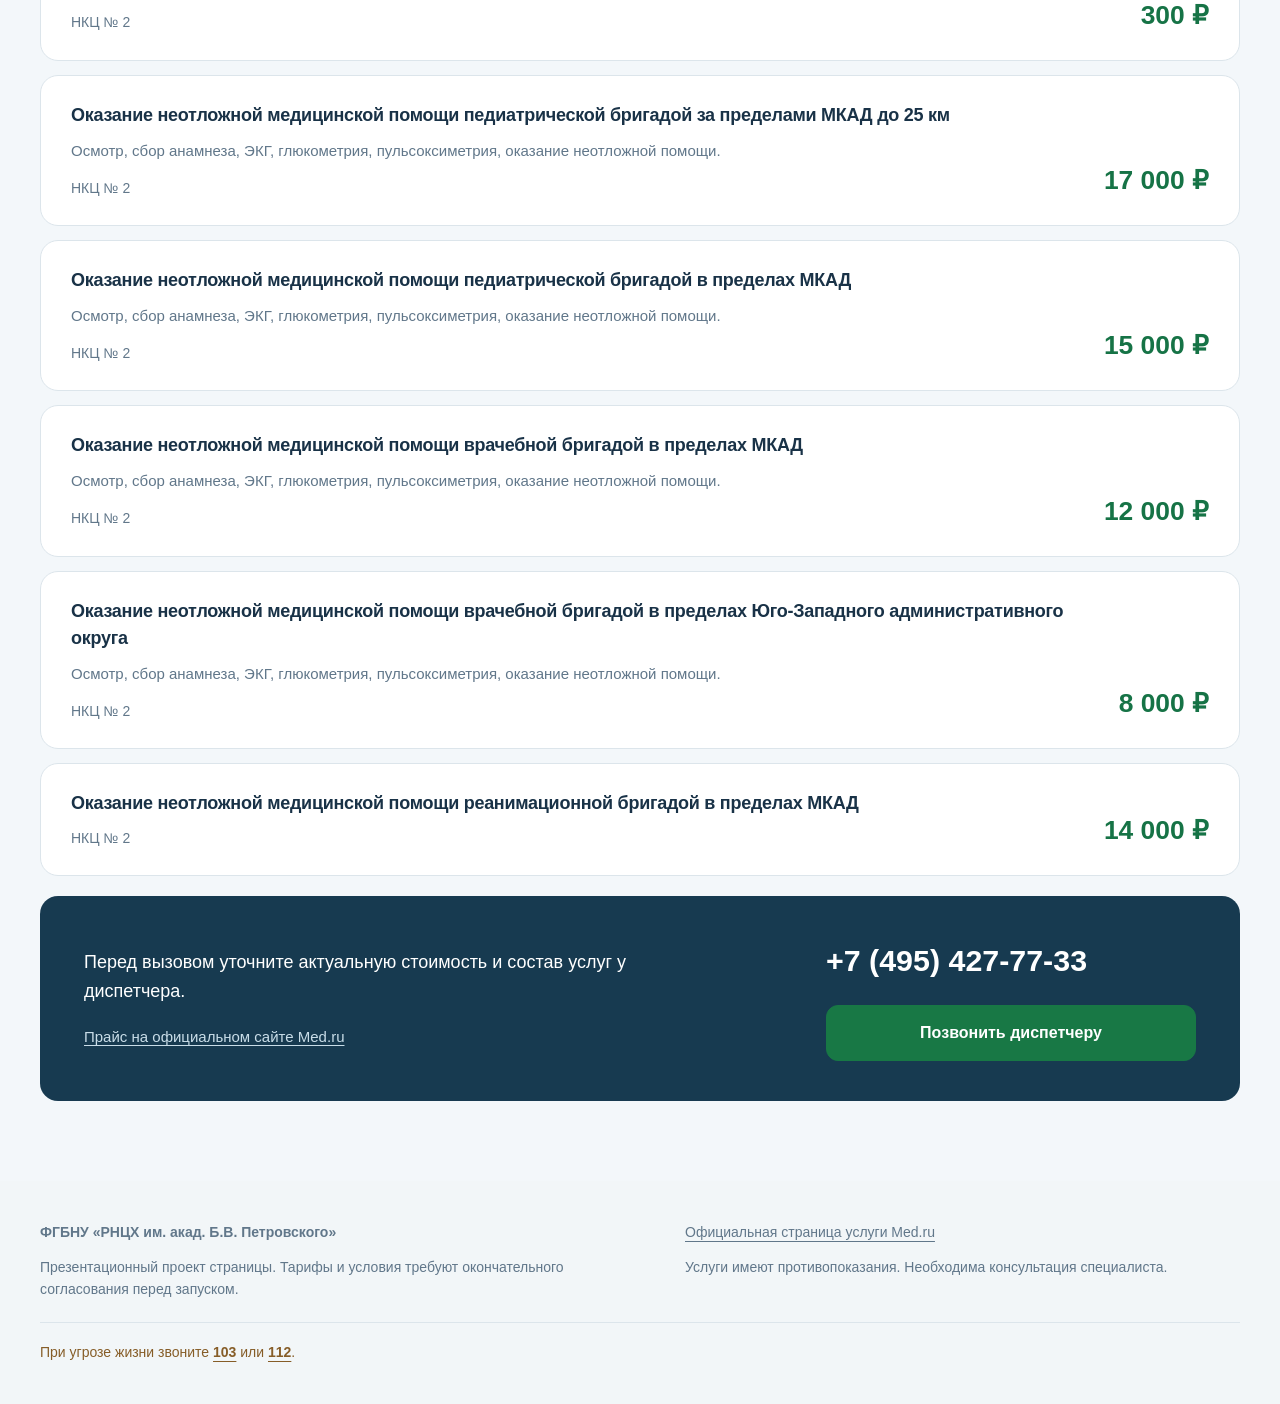
==== commit 75659d20: "Apply client updates: equipment, FAQ and calculator Add nine supplied equipment items and the price " ====
--- a/index.html
+++ b/index.html
@@ -1,9 +1,11 @@
-<!doctype html><html lang="ru"><head><meta charset="utf-8"><meta name="viewport" content="width=device-width, initial-scale=1"><meta name="robots" content="noindex,nofollow"><meta name="theme-color" content="#153a50"><link rel="stylesheet" href="styles.css?v=2c688cbf2e"><link rel="icon" href="assets/rnch-logo.svg" type="image/svg+xml"><title>Платная скорая помощь РНЦХ / Med.ru</title><meta name="description" content="Презентационный лендинг скорой помощи РНЦХ: тарифы, виды бригад и телефон диспетчерской."></head><body><div class="reviewbar"><div class="wrap reviewinner"><span>РНЦХ / Med.ru <span class="review-word">· версия для согласования</span></span><nav aria-label="Режим просмотра"><a class="active" href="index.html">Лендинг</a><a class="" href="questions.html">Вопросы на согласование <span class="count">7</span></a></nav></div></div><header class="header"><div class="wrap headerinner"><a class="brand" href="index.html" aria-label="РНЦХ — главная"><img src="assets/rnch-logo.svg" alt="Эмблема РНЦХ" width="52" height="58"><span><b>РНЦХ</b><small>им. акад. Б.В. Петровского</small></span></a><nav class="sectionnav" aria-label="Разделы"><a href="index.html#prices">Цены</a><a href="index.html#center">О службе</a><a href="index.html#faq">Вопросы</a></nav><div class="headercontact"><a class="phone" href="tel:+74954277733">+7 (495) 427-77-33<small>Диспетчерская</small></a></div></div></header><main><section class="hero"><video class="hero-video" autoplay muted loop playsinline aria-hidden="true" poster="assets/ambulance.jpg" src="assets/hero.mp4" preload="metadata"></video><div class="hero-shade"></div><div class="wrap herogrid"><div class="herocopy"><p class="eyebrow light"><span></span>Медицинская служба РНЦХ</p><h1>Платная скорая помощь в Москве и области</h1><p class="hero-lead">Врачебные, детские и реанимационные бригады. Позвоните диспетчеру, чтобы уточнить возможность выезда и стоимость помощи.</p><div class="hero-facts"><span>Выезд бригады от 15 минут</span><span>Вызов от 8 000 руб.</span><span>Москва, МО и соседние города</span><span>Врачи РНЦХ</span></div><a href="tel:+74954277733" class="btn hero-call">Позвонить диспетчеру</a><p class="hero-phone">+7 (495) 427-77-33</p></div><aside class="calculator" aria-labelledby="calc-title"><p class="eyebrow red">Быстрый ориентир</p><h2 id="calc-title">Сколько стоит вызов?</h2><p class="muted">Выберите тип бригады и место вызова</p><fieldset><legend>Какая помощь нужна?</legend><div class="segments"><button type="button" data-team="adult" aria-pressed="true">Взрослому</button><button type="button" data-team="child" aria-pressed="false">Ребёнку</button><button type="button" data-team="resus" aria-pressed="false">Реанимация</button><button type="button" data-team="paramedic" aria-pressed="false">Фельдшерская</button></div></fieldset><label class="field-label" for="location">Где находится пациент?</label><select id="location"><option value="swao" selected>Москва, ЮЗАО</option><option value="mkad">Москва, в пределах МКАД</option><option value="near">За МКАД, до 25 км</option><option value="far">За МКАД, более 25 км</option></select><div class="estimate" aria-live="polite" aria-atomic="true"><span id="estimate-label">Врачебная бригада<br><small>Москва, ЮЗАО</small></span><strong id="estimate-price">8 000 ₽</strong></div><p class="price-detail" id="estimate-note">Опубликованный тариф Med.ru. Итоговую стоимость уточнит диспетчер.</p><a class="btn primary full" href="tel:+74954277733">Вызвать</a><a class="source-link" href="https://med.ru/napravleniya/skoraya-pomosch/" target="_blank" rel="noopener">Источник тарифов: Med.ru</a></aside></div></section>
+<!doctype html><html lang="ru"><head><meta charset="utf-8"><meta name="viewport" content="width=device-width, initial-scale=1"><meta name="robots" content="noindex,nofollow"><meta name="theme-color" content="#153a50"><link rel="stylesheet" href="styles.css?v=8d5bea9e58"><link rel="icon" href="assets/rnch-logo.svg" type="image/svg+xml"><title>Платная скорая помощь РНЦХ / Med.ru</title><meta name="description" content="Презентационный лендинг скорой помощи РНЦХ: тарифы, виды бригад и телефон диспетчерской."></head><body><div class="reviewbar"><div class="wrap reviewinner"><span>РНЦХ / Med.ru <span class="review-word">· версия для согласования</span></span><nav aria-label="Режим просмотра"><a class="active" href="index.html">Лендинг</a><a class="" href="questions.html">Вопросы на согласование <span class="count">7</span></a></nav></div></div><header class="header"><div class="wrap headerinner"><a class="brand" href="index.html" aria-label="РНЦХ — главная"><img src="assets/rnch-logo.svg" alt="Эмблема РНЦХ" width="52" height="58"><span><b>РНЦХ</b><small>им. акад. Б.В. Петровского</small></span></a><nav class="sectionnav" aria-label="Разделы"><a href="index.html#prices">Цены</a><a href="index.html#center">О службе</a><a href="index.html#faq">Вопросы</a></nav><div class="headercontact"><a class="phone" href="tel:+74954277733">+7 (495) 427-77-33<small>Диспетчерская</small></a></div></div></header><main><section class="hero"><video class="hero-video" autoplay muted loop playsinline aria-hidden="true" poster="assets/ambulance.jpg" src="assets/hero.mp4" preload="metadata"></video><div class="hero-shade"></div><div class="wrap herogrid"><div class="herocopy"><p class="eyebrow light"><span></span>Медицинская служба РНЦХ</p><h1>Платная скорая помощь в Москве и области</h1><p class="hero-lead">Врачебные, детские и реанимационные бригады. Позвоните диспетчеру, чтобы уточнить возможность выезда и стоимость помощи.</p><div class="hero-facts"><span>Выезд бригады от 15 минут</span><span>Вызов от 8 000 руб.</span><span>Москва, МО и соседние города</span><span>Врачи РНЦХ</span></div><a href="tel:+74954277733" class="btn hero-call">Позвонить диспетчеру</a><p class="hero-phone">+7 (495) 427-77-33</p></div><aside class="calculator" aria-labelledby="calc-title"><p class="eyebrow red">Быстрый ориентир</p><h2 id="calc-title">Сколько стоит вызов?</h2><p class="muted">Выберите тип бригады и место вызова</p><fieldset><legend>Какая помощь нужна?</legend><div class="segments"><button type="button" data-team="adult" aria-pressed="true">Взрослому</button><button type="button" data-team="child" aria-pressed="false">Ребёнку</button><button type="button" data-team="resus" aria-pressed="false">Реанимация</button></div></fieldset><label class="field-label" for="location">Где находится пациент?</label><select id="location"><option value="swao" selected>Москва, ЮЗАО</option><option value="mkad">Москва, в пределах МКАД</option><option value="near">За МКАД, до 25 км</option><option value="far">За МКАД, более 25 км</option></select><div class="estimate" aria-live="polite" aria-atomic="true"><span id="estimate-label">Врачебная бригада<br><small>Москва, ЮЗАО</small></span><strong id="estimate-price">8 000 ₽</strong></div><p class="price-detail" id="estimate-note" hidden></p><a class="btn primary full" href="tel:+74954277733">Вызвать</a></aside></div></section>
 <section class="section advantage-section" id="advantages" aria-labelledby="advantages-title"><div class="wrap"><h2 id="advantages-title">Преимущества нашей скорой</h2><div class="services advantage-list"><article><span class="service-number">01</span><h3>Опытные врачи</h3><p>Медицинская служба на базе научного центра.</p></article><article><span class="service-number">02</span><h3>Современное оборудование</h3><p>Автомобили и оборудование для оказания неотложной помощи.</p></article><article><span class="service-number">03</span><h3>Возможность госпитализации</h3><p>Условия перевозки и госпитализации обсудите с диспетчером.</p></article></div></div></section>
 <section class="wrap services" aria-label="Виды помощи"><article><span class="service-number">01</span><h3>Помощь взрослым</h3><p>Врачебная бригада на дом. Уточните симптомы и адрес при обращении.</p></article><article><span class="service-number">02</span><h3>Детская бригада</h3><p>Возраст ребёнка и возможность выезда уточняются у диспетчера.</p></article><article><span class="service-number">03</span><h3>Реанимация и перевозка</h3><p>Состав бригады и маршрут подбираются с учётом состояния пациента.</p></article></section>
+<p class="wrap price-assurance">Прозрачные цены без скрытых доплат!</p>
 <section class="section" id="center"><div class="wrap"><div class="center-card"><img src="assets/nkc2-building.jpg" alt="Здание Научно-клинического центра № 2 РНЦХ" loading="lazy" width="600" height="450"><div><p class="eyebrow light">РНЦХ им. акад. Б.В. Петровского</p><h2>Не просто выезд.<br>Медицинская служба на базе научного центра</h2><p>Служба неотложной помощи НКЦ № 2. Условия перевозки и госпитализации обсудите с диспетчером.</p><a href="https://med.ru/departments/otdelenie-neotlozhnoy-meditsinskoy-pomoshchi/" class="text-link" target="_blank" rel="noopener">Об отделении на Med.ru</a></div></div></div></section>
+<section class="section soft equipment-section" id="equipment" aria-labelledby="equipment-title"><div class="wrap"><h2 id="equipment-title">Оборудование скорой помощи</h2><ul class="equipment-list"><li><span class="equipment-number" aria-hidden="true">01</span><span>Дефибриллятор-монитор Corpuls 3</span></li><li><span class="equipment-number" aria-hidden="true">02</span><span>Система непрямого массажа сердца LUCAS 3</span></li><li><span class="equipment-number" aria-hidden="true">03</span><span>Медицинские аспираторы Ovalis 003</span></li><li><span class="equipment-number" aria-hidden="true">04</span><span>Аппарат ИВЛ HAMILTON-T1</span></li><li><span class="equipment-number" aria-hidden="true">05</span><span>Инфузионные шприцевые насосы Agilia SP и Agilia SP MC с расширенными функциями</span></li><li><span class="equipment-number" aria-hidden="true">06</span><span>Небулайзер Omron CompAir NE-C28 Plus</span></li><li><span class="equipment-number" aria-hidden="true">07</span><span>Медицинская каталка Spencer CROSS UP</span></li><li><span class="equipment-number" aria-hidden="true">08</span><span>Приёмное устройство гидропневматическое Eden</span></li><li><span class="equipment-number" aria-hidden="true">09</span><span>Электрокардиограф ЭК12 Т-01-«Р-Д»</span></li></ul></div></section>
 <section class="section process"><div class="wrap"><p class="eyebrow">Порядок обращения</p><h2>Начните с разговора<br>с диспетчером</h2><div class="steps"><article><span>01</span><h3>Позвоните</h3><p>Расскажите, что произошло, и назовите возраст пациента.</p></article><article><span>02</span><h3>Уточните детали</h3><p>Сообщите точный адрес. Обсудите бригаду, стоимость и время прибытия.</p></article><article><span>03</span><h3>Оставайтесь на связи</h3><p>Следуйте указаниям диспетчера и обеспечьте доступ к пациенту.</p></article></div></div></section>
 <section class="section soft" id="prices"><div class="wrap"><div class="section-heading"><div><p class="eyebrow">Стоимость и условия</p><h2>Прозрачные цены без скрытых доплат</h2></div><p>Тарифы из открытого прейскуранта Med.ru.<br>Актуальность и состав услуг — на подтверждение.</p></div><div class="pricecards"><article><p class="card-kicker">Врачебная бригада</p><h3>Взрослому</h3><strong>12 000 <small>₽</small></strong><p>В пределах МКАД</p><a class="btn outline" href="tel:+74954277733">Уточнить выезд</a></article><article><p class="card-kicker">Педиатрическая бригада</p><h3>Ребёнку</h3><strong>15 000 <small>₽</small></strong><p>В пределах МКАД · возраст на согласование</p><a class="btn outline" href="tel:+74954277733">Уточнить выезд</a></article><article><p class="card-kicker">Реанимационная бригада</p><h3>Реанимация</h3><strong>14 000 <small>₽</small></strong><p>В пределах МКАД</p><a class="btn outline" href="tel:+74954277733">Уточнить выезд</a></article></div><div class="pricefoot"><p>За МКАД до 25 км: врачебная бригада — 15 000 ₽; детская и реанимационная — 17 000 ₽. Другие маршруты и возможные доплаты уточняйте по телефону.</p></div></div></section>
-<section class="section soft" id="faq"><div class="wrap faqgrid"><div class="faq-intro"><p class="eyebrow">Ответы перед вызовом</p><h2>Частые вопросы</h2><p class="muted">На срочные вопросы диспетчер ответит по телефону.</p><a class="btn outline" href="tel:+74954277733">Позвонить диспетчеру</a></div><div class="faq"><details open><summary>Как быстро приедет бригада?</summary><p>Время зависит от адреса, дорожной обстановки и доступности бригады. Ориентир сообщит диспетчер. Оффер «В пределах ТТК за 15 минут» пока находится на согласовании.</p></details><details><summary>Можно ли вызвать помощь ребёнку?</summary><p>На Med.ru указана педиатрическая бригада. Возрастные границы, включая помощь с рождения и до 18 лет, а также действующий детский тариф требуют подтверждения.</p></details><details><summary>Что входит в реанимационный вызов?</summary><p>Состав специалистов, оборудование, расходные материалы и количество сопровождающих уточняются. Полный перечень вопросов вынесен на страницу согласования.</p></details><details><summary>Куда возможна госпитализация?</summary><p>Маршрут и условия согласуются с диспетчером. Нужно подтвердить перечень отделений РНЦХ и других больниц, стоимость перевозки и условия ОМС.</p></details><details id="faq-alcohol"><summary>Можно ли вызвать бригаду при алкогольном опьянении?</summary><p>Сообщите диспетчеру о состоянии пациента и употреблении алкоголя. Возможность выезда и условия помощи уточняются по телефону. Перечень услуг и тарифы в таких случаях требуют подтверждения службы.</p></details><details id="faq-drugs"><summary>Можно ли вызвать бригаду при наркотическом опьянении?</summary><p>Сообщите диспетчеру о состоянии пациента и возможном употреблении веществ. Возможность выезда, вид помощи и условия госпитализации уточняются по телефону. Услуги и тарифы в таких случаях требуют подтверждения службы.</p></details><details><summary>Работают ли все бригады круглосуточно?</summary><p>На Med.ru указан круглосуточный режим службы. Доступность каждого типа бригады ночью, в выходные и праздничные дни необходимо подтвердить.</p></details></div></div><div class="wrap service-media-grid" id="coverage"><h2 class="coverage-title" id="coverage-title">Выезжаем в любую точку Москвы и Подмосковья</h2><figure class="faq-video service-video"><div class="faq-video-player"><iframe src="https://dzen.ru/embed/v9xO4wNbsVBE?from_block=partner&amp;from=zen&amp;mute=1&amp;autoplay=0&amp;tv=0" title="Неотложная медицинская помощь РНЦХ им. акад. Б.В. Петровского" allow="autoplay; fullscreen; accelerometer; gyroscope; picture-in-picture; encrypted-media" loading="lazy" allowfullscreen></iframe></div><figcaption>Неотложная медицинская помощь РНЦХ · 1:47</figcaption></figure><figure class="coverage-map"><a class="coverage-map-link" href="tel:+74954277733" aria-label="Звонок диспетчеру: +7 (495) 427-77-33"><img src="assets/coverage-map.jpg" alt="Карта Москвы и Подмосковья с обозначенной зоной выезда и кнопкой «Звонок диспетчеру»" width="820" height="480" loading="lazy"></a><figcaption>Уточните адрес и условия выезда у диспетчера.</figcaption></figure></div></section>
+<section class="section soft" id="faq"><div class="wrap faqgrid"><div class="faq-intro"><p class="eyebrow">Ответы перед вызовом</p><h2>Частые вопросы</h2><p class="muted">На срочные вопросы диспетчер ответит по телефону.</p><a class="btn outline" href="tel:+74954277733">Позвонить диспетчеру</a></div><div class="faq"><details open><summary>Как быстро приедет бригада?</summary><p>Время зависит от адреса, дорожной обстановки и доступности бригады. Ориентир сообщит диспетчер. Оффер «В пределах ТТК за 15 минут» пока находится на согласовании.</p></details><details><summary>Можно ли вызвать помощь ребёнку?</summary><p>На Med.ru указана педиатрическая бригада. Возрастные границы, включая помощь с рождения и до 18 лет, а также действующий детский тариф требуют подтверждения.</p></details><details><summary>Что входит в реанимационный вызов?</summary><p>Состав специалистов, оборудование, расходные материалы и количество сопровождающих уточняются. Полный перечень вопросов вынесен на страницу согласования.</p></details><details><summary>Куда возможна госпитализация?</summary><p>Маршрут и условия согласуются с диспетчером. Нужно подтвердить перечень отделений РНЦХ и других больниц, стоимость перевозки и условия ОМС.</p></details><details id="faq-alcohol"><summary>Можно ли вызвать бригаду при алкогольном опьянении?</summary><p>Нет. Служба не выезжает при алкогольном опьянении или подозрении на отравление алкоголем.</p></details><details id="faq-drugs"><summary>Можно ли вызвать бригаду при наркотическом опьянении?</summary><p>Нет. Служба не выезжает при наркотическом опьянении или подозрении на отравление психоактивными веществами.</p></details><details><summary>Работают ли все бригады круглосуточно?</summary><p>На Med.ru указан круглосуточный режим службы. Доступность каждого типа бригады ночью, в выходные и праздничные дни необходимо подтвердить.</p></details></div></div><div class="wrap service-media-grid" id="coverage"><h2 class="coverage-title" id="coverage-title">Выезжаем в любую точку Москвы и Подмосковья</h2><figure class="faq-video service-video"><div class="faq-video-player"><iframe src="https://dzen.ru/embed/v9xO4wNbsVBE?from_block=partner&amp;from=zen&amp;mute=1&amp;autoplay=0&amp;tv=0" title="Неотложная медицинская помощь РНЦХ им. акад. Б.В. Петровского" allow="autoplay; fullscreen; accelerometer; gyroscope; picture-in-picture; encrypted-media" loading="lazy" allowfullscreen></iframe></div><figcaption>Неотложная медицинская помощь РНЦХ · 1:47</figcaption></figure><figure class="coverage-map"><a class="coverage-map-link" href="tel:+74954277733" aria-label="Звонок диспетчеру: +7 (495) 427-77-33"><img src="assets/coverage-map.jpg" alt="Карта Москвы и Подмосковья с обозначенной зоной выезда и кнопкой «Звонок диспетчеру»" width="820" height="480" loading="lazy"></a><figcaption>Уточните адрес и условия выезда у диспетчера.</figcaption></figure></div></section>
 <section class="section crew-section" id="crew" aria-labelledby="crew-title"><div class="wrap"><h2 id="crew-title">Экипаж всегда рядом</h2><div class="crew-photos"><img src="assets/crew-01.webp" alt="Бригада скорой помощи у открытых дверей автомобиля" width="1280" height="963" loading="lazy" decoding="async"><img src="assets/crew-02.webp" alt="Медики рядом с пациентом на носилках в салоне скорой помощи" width="1280" height="963" loading="lazy" decoding="async"><img src="assets/crew-03.webp" alt="Сотрудники бригады у медицинского оборудования в салоне скорой помощи" width="1280" height="963" loading="lazy" decoding="async"></div></div></section>
-<section class="section"><div class="wrap contact"><div><p class="eyebrow light">Связь со службой</p><h2>Уточните возможность выезда</h2><p>Диспетчер обсудит адрес, стоимость и порядок обращения.</p></div><div><a href="tel:+74954277733" class="contact-phone">+7 (495) 427-77-33</a><a class="btn primary full" href="tel:+74954277733">Позвонить диспетчеру</a></div></div></section><section class="section soft detailed-prices" id="detailed-prices" aria-labelledby="detailed-prices-title"><div class="wrap"><div class="section-heading"><div><p class="eyebrow">Подробные тарифы НКЦ № 2</p><h2 id="detailed-prices-title">Стоимость услуг</h2></div><p>Вызов бригады, медицинское сопровождение и транспортировка.</p></div><div class="tariff-list"><article class="tariff-row" data-tariff="physician-transport-mkad"><div class="tariff-description"><h3>Медицинское сопровождение врачебной бригадой при медицинской транспортировке в пределах МКАД</h3><span class="tariff-location">НКЦ № 2</span></div><strong class="tariff-price">10 000 ₽</strong></article><article class="tariff-row" data-tariff="stairs-over-100kg"><div class="tariff-description"><h3>Медицинское сопровождение при отсутствии лифта при весе пациента более 100 кг (спуск/подъем 1 этаж)</h3><span class="tariff-location">НКЦ № 2</span></div><strong class="tariff-price">350 ₽</strong></article><article class="tariff-row" data-tariff="stairs-85-100kg"><div class="tariff-description"><h3>Медицинское сопровождение при отсутствии лифта при весе пациента от 85 до 100 кг (спуск/подъем 1 этаж)</h3><span class="tariff-location">НКЦ № 2</span></div><strong class="tariff-price">300 ₽</strong></article><article class="tariff-row" data-tariff="pediatric-outside-mkad-25km"><div class="tariff-description"><h3>Оказание неотложной медицинской помощи педиатрической бригадой за пределами МКАД до 25 км</h3><p>Осмотр, сбор анамнеза, ЭКГ, глюкометрия, пульсоксиметрия, оказание неотложной помощи.</p><span class="tariff-location">НКЦ № 2</span></div><strong class="tariff-price">17 000 ₽</strong></article><article class="tariff-row" data-tariff="pediatric-mkad"><div class="tariff-description"><h3>Оказание неотложной медицинской помощи педиатрической бригадой в пределах МКАД</h3><p>Осмотр, сбор анамнеза, ЭКГ, глюкометрия, пульсоксиметрия, оказание неотложной помощи.</p><span class="tariff-location">НКЦ № 2</span></div><strong class="tariff-price">15 000 ₽</strong></article><article class="tariff-row" data-tariff="physician-mkad"><div class="tariff-description"><h3>Оказание неотложной медицинской помощи врачебной бригадой в пределах МКАД</h3><p>Осмотр, сбор анамнеза, ЭКГ, глюкометрия, пульсоксиметрия, оказание неотложной помощи.</p><span class="tariff-location">НКЦ № 2</span></div><strong class="tariff-price">12 000 ₽</strong></article><article class="tariff-row" data-tariff="physician-southwest-district"><div class="tariff-description"><h3>Оказание неотложной медицинской помощи врачебной бригадой в пределах Юго-Западного административного округа</h3><p>Осмотр, сбор анамнеза, ЭКГ, глюкометрия, пульсоксиметрия, оказание неотложной помощи.</p><span class="tariff-location">НКЦ № 2</span></div><strong class="tariff-price">8 000 ₽</strong></article><article class="tariff-row" data-tariff="resuscitation-mkad"><div class="tariff-description"><h3>Оказание неотложной медицинской помощи реанимационной бригадой в пределах МКАД</h3><span class="tariff-location">НКЦ № 2</span></div><strong class="tariff-price">14 000 ₽</strong></article></div><div class="tariff-note tariff-contact" id="footer-contact"><div class="tariff-contact-copy"><p>Перед вызовом уточните актуальную стоимость и состав услуг у диспетчера.</p><a class="tariff-source" href="https://med.ru/napravleniya/skoraya-pomosch/" target="_blank" rel="noopener">Прайс на официальном сайте Med.ru</a></div><div class="tariff-contact-actions"><a href="tel:+74954277733" class="contact-phone">+7 (495) 427-77-33</a><a class="btn primary full" href="tel:+74954277733">Позвонить диспетчеру</a></div></div></div></section></main><footer><div class="wrap footergrid"><div><b>ФГБНУ «РНЦХ им. акад. Б.В. Петровского»</b><p>Презентационный проект страницы. Тарифы и условия требуют окончательного согласования перед запуском.</p></div><div><a href="https://med.ru/napravleniya/skoraya-pomosch/" target="_blank" rel="noopener">Официальная страница услуги Med.ru</a><p>Услуги имеют противопоказания. Необходима консультация специалиста.</p></div></div><div class="wrap emergency">При угрозе жизни звоните <a href="tel:103">103</a> или <a href="tel:112">112</a>.</div></footer><div class="mobile-call"><a class="btn primary full" href="tel:+74954277733">Позвонить · +7 (495) 427-77-33</a></div><script src="landing.js?v=957c546d24"></script></body></html>+<section class="section"><div class="wrap contact"><div><p class="eyebrow light">Связь со службой</p><h2>Уточните возможность выезда</h2><p>Диспетчер обсудит адрес, стоимость и порядок обращения.</p></div><div><a href="tel:+74954277733" class="contact-phone">+7 (495) 427-77-33</a><a class="btn primary full" href="tel:+74954277733">Позвонить диспетчеру</a></div></div></section><section class="section soft detailed-prices" id="detailed-prices" aria-labelledby="detailed-prices-title"><div class="wrap"><div class="section-heading"><div><p class="eyebrow">Подробные тарифы НКЦ № 2</p><h2 id="detailed-prices-title">Стоимость услуг</h2></div><p>Вызов бригады, медицинское сопровождение и транспортировка.</p></div><div class="tariff-list"><article class="tariff-row" data-tariff="physician-transport-mkad"><div class="tariff-description"><h3>Медицинское сопровождение врачебной бригадой при медицинской транспортировке в пределах МКАД</h3><span class="tariff-location">НКЦ № 2</span></div><strong class="tariff-price">10 000 ₽</strong></article><article class="tariff-row" data-tariff="stairs-over-100kg"><div class="tariff-description"><h3>Медицинское сопровождение при отсутствии лифта при весе пациента более 100 кг (спуск/подъем 1 этаж)</h3><span class="tariff-location">НКЦ № 2</span></div><strong class="tariff-price">350 ₽</strong></article><article class="tariff-row" data-tariff="stairs-85-100kg"><div class="tariff-description"><h3>Медицинское сопровождение при отсутствии лифта при весе пациента от 85 до 100 кг (спуск/подъем 1 этаж)</h3><span class="tariff-location">НКЦ № 2</span></div><strong class="tariff-price">300 ₽</strong></article><article class="tariff-row" data-tariff="pediatric-outside-mkad-25km"><div class="tariff-description"><h3>Оказание неотложной медицинской помощи педиатрической бригадой за пределами МКАД до 25 км</h3><p>Осмотр, сбор анамнеза, ЭКГ, глюкометрия, пульсоксиметрия, оказание неотложной помощи.</p><span class="tariff-location">НКЦ № 2</span></div><strong class="tariff-price">17 000 ₽</strong></article><article class="tariff-row" data-tariff="pediatric-mkad"><div class="tariff-description"><h3>Оказание неотложной медицинской помощи педиатрической бригадой в пределах МКАД</h3><p>Осмотр, сбор анамнеза, ЭКГ, глюкометрия, пульсоксиметрия, оказание неотложной помощи.</p><span class="tariff-location">НКЦ № 2</span></div><strong class="tariff-price">15 000 ₽</strong></article><article class="tariff-row" data-tariff="physician-mkad"><div class="tariff-description"><h3>Оказание неотложной медицинской помощи врачебной бригадой в пределах МКАД</h3><p>Осмотр, сбор анамнеза, ЭКГ, глюкометрия, пульсоксиметрия, оказание неотложной помощи.</p><span class="tariff-location">НКЦ № 2</span></div><strong class="tariff-price">12 000 ₽</strong></article><article class="tariff-row" data-tariff="physician-southwest-district"><div class="tariff-description"><h3>Оказание неотложной медицинской помощи врачебной бригадой в пределах Юго-Западного административного округа</h3><p>Осмотр, сбор анамнеза, ЭКГ, глюкометрия, пульсоксиметрия, оказание неотложной помощи.</p><span class="tariff-location">НКЦ № 2</span></div><strong class="tariff-price">8 000 ₽</strong></article><article class="tariff-row" data-tariff="resuscitation-mkad"><div class="tariff-description"><h3>Оказание неотложной медицинской помощи реанимационной бригадой в пределах МКАД</h3><span class="tariff-location">НКЦ № 2</span></div><strong class="tariff-price">14 000 ₽</strong></article></div><div class="tariff-note tariff-contact" id="footer-contact"><div class="tariff-contact-copy"><p>Перед вызовом уточните актуальную стоимость и состав услуг у диспетчера.</p><a class="tariff-source" href="https://med.ru/napravleniya/skoraya-pomosch/" target="_blank" rel="noopener">Прайс на официальном сайте Med.ru</a></div><div class="tariff-contact-actions"><a href="tel:+74954277733" class="contact-phone">+7 (495) 427-77-33</a><a class="btn primary full" href="tel:+74954277733">Позвонить диспетчеру</a></div></div></div></section></main><footer><div class="wrap footergrid"><div><b>ФГБНУ «РНЦХ им. акад. Б.В. Петровского»</b><p>Презентационный проект страницы. Тарифы и условия требуют окончательного согласования перед запуском.</p></div><div><a href="https://med.ru/napravleniya/skoraya-pomosch/" target="_blank" rel="noopener">Официальная страница услуги Med.ru</a><p>Услуги имеют противопоказания. Необходима консультация специалиста.</p></div></div><div class="wrap emergency">При угрозе жизни звоните <a href="tel:103">103</a> или <a href="tel:112">112</a>.</div></footer><div class="mobile-call"><a class="btn primary full" href="tel:+74954277733">Позвонить · +7 (495) 427-77-33</a></div><script src="landing.js?v=0abd89f843"></script></body></html>
--- a/styles.css
+++ b/styles.css
@@ -60,13 +60,23 @@
 @media(max-width:850px){.tariff-contact{grid-template-columns:1fr;gap:28px}.tariff-contact-actions{max-width:370px}}
 @media(max-width:600px){.tariff-contact{padding:28px 22px;gap:28px}.tariff-contact-copy p{font-size:1rem}.tariff-contact .tariff-source{font-size:.875rem}}
 
-/* Согласованные исправления: зелёные действия и четвёртый вид бригады. */
+/* Согласованные исправления: зелёные действия и виды бригад. */
 :root{--action-green:#187845;--action-green-hover:#126137}
 .btn,.btn.primary,.btn.outline,.hero-call{background:var(--action-green);border-color:var(--action-green);color:#fff}
 .btn:hover,.btn.primary:hover,.btn.outline:hover,.hero-call:hover{background:var(--action-green-hover);border-color:var(--action-green-hover)}
-.segments{display:grid;grid-template-columns:repeat(2,minmax(0,1fr))}
+.segments{display:grid;grid-template-columns:repeat(3,minmax(0,1fr))}
 .segments button[aria-pressed=true]{background:var(--action-green);color:#fff}
 .advantage-section{padding-bottom:0}
 .advantage-list{padding:0;gap:38px}
 @media(max-width:850px){.advantage-list{gap:22px}}
 @media(max-width:600px){.estimate:has(.custom-price){flex-wrap:wrap}.estimate strong.custom-price{text-align:left;max-width:none}.advantage-list{padding:0}}
+
+/* Дополнения заказчика: подпись под преимуществами и оснащение. */
+.price-assurance{margin-top:0;margin-bottom:0;color:var(--red);font-size:1.375rem;line-height:1.4}
+.equipment-section{margin-bottom:80px}
+.equipment-list{display:grid;grid-template-columns:repeat(3,minmax(0,1fr));gap:18px;list-style:none;margin:30px 0 0;padding:0}
+.equipment-list li{display:flex;align-items:flex-start;gap:14px;padding:24px;background:#fff;border:1px solid var(--line);border-radius:var(--radius);font-size:1rem;line-height:1.5}
+.equipment-number{flex-shrink:0;color:var(--red);font-size:.8125rem;font-weight:700;padding-top:3px}
+@media(max-width:850px){.equipment-section{margin-bottom:60px}.equipment-list{grid-template-columns:repeat(2,minmax(0,1fr))}.segments button{font-size:.8125rem}}
+@media(max-width:600px){.equipment-section{margin-bottom:45px}.equipment-list{grid-template-columns:1fr;gap:12px;margin-top:24px}.equipment-list li{padding:20px}.price-assurance{font-size:1.125rem}}
+@media(max-width:360px){.segments button{font-size:.75rem}}
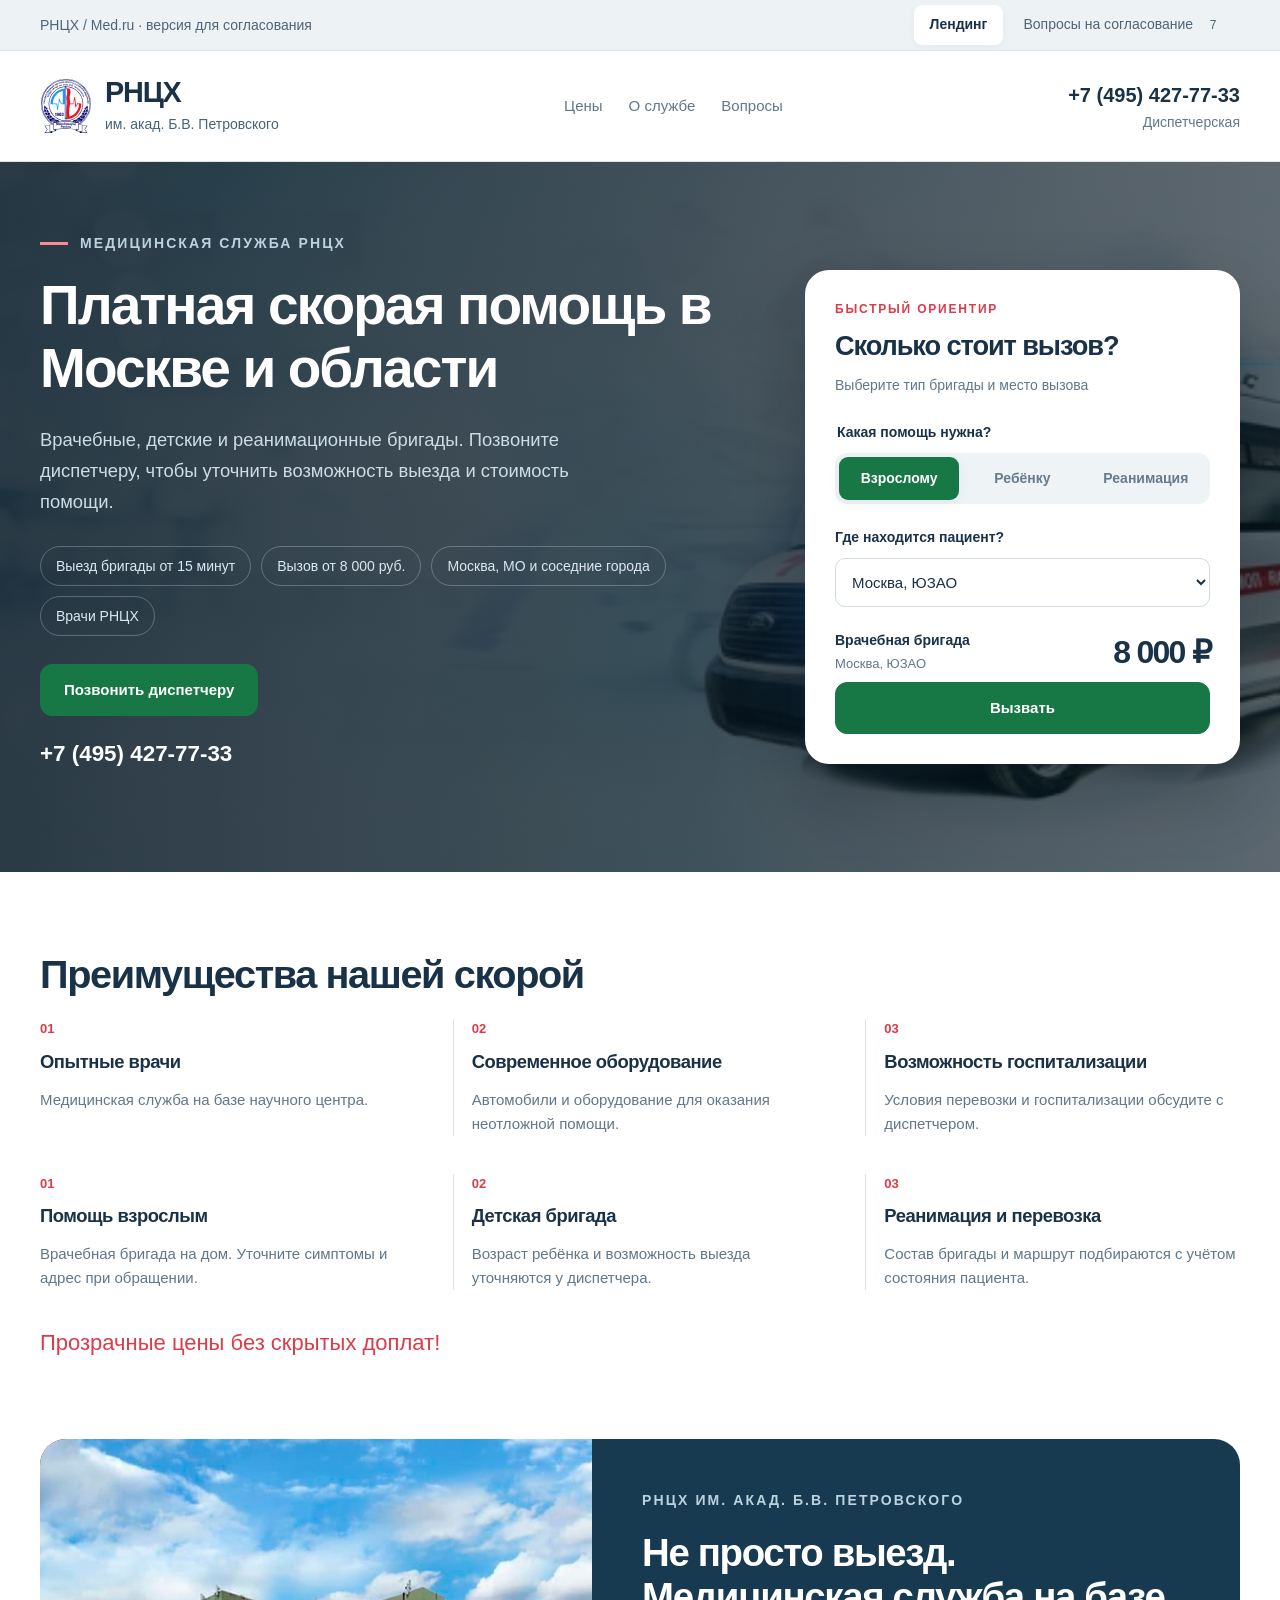
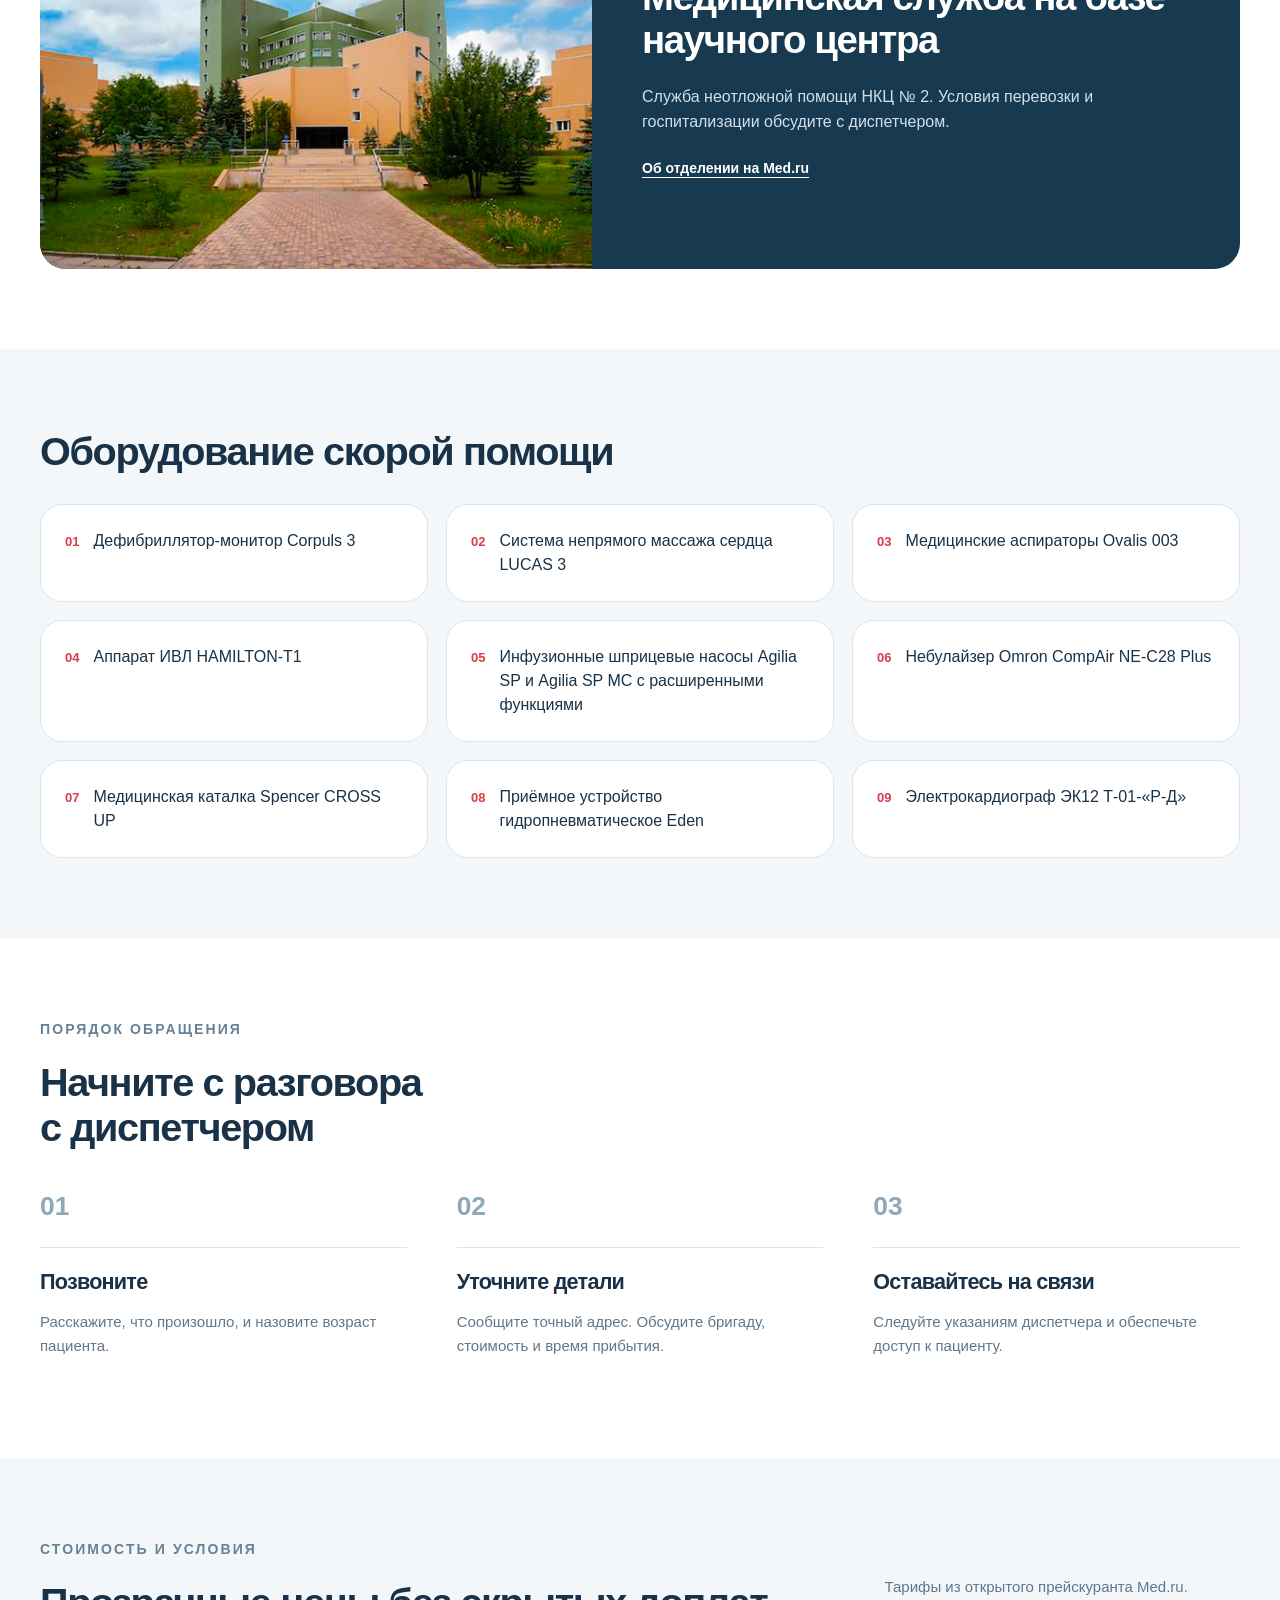
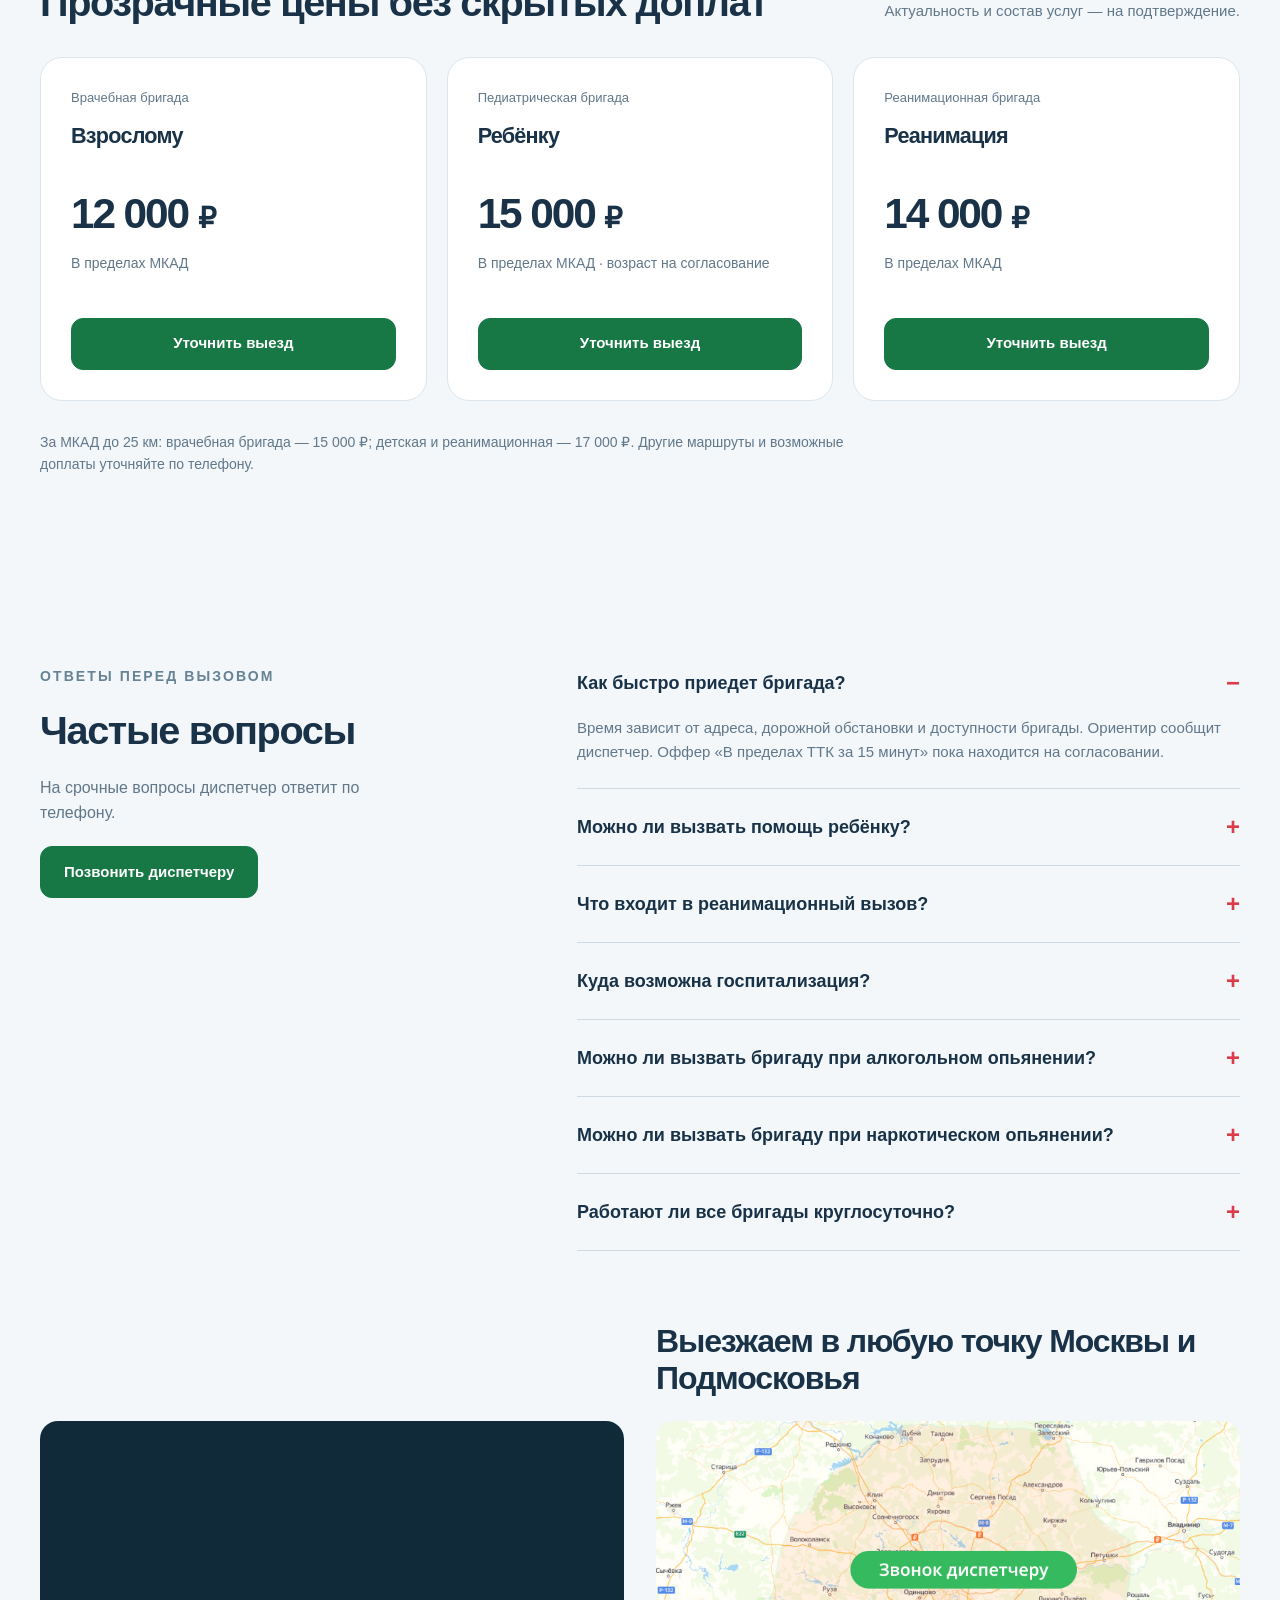
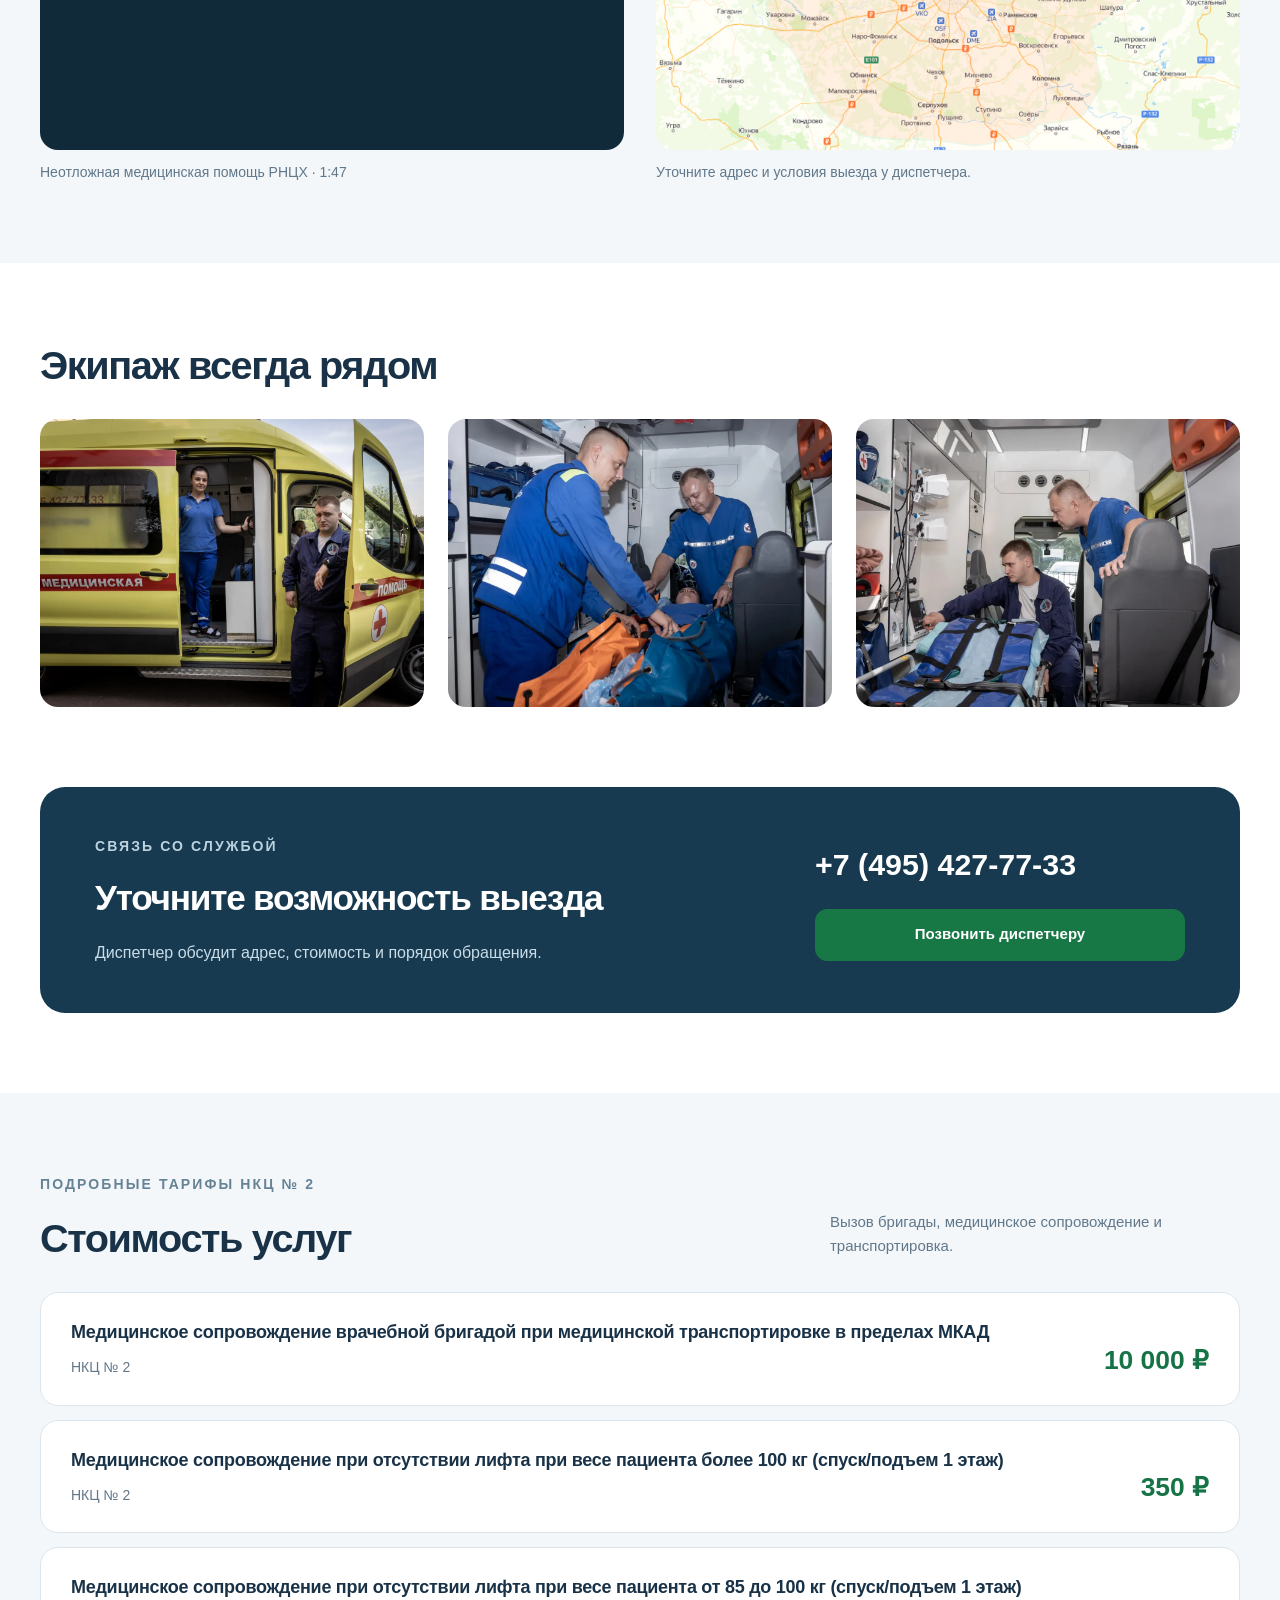
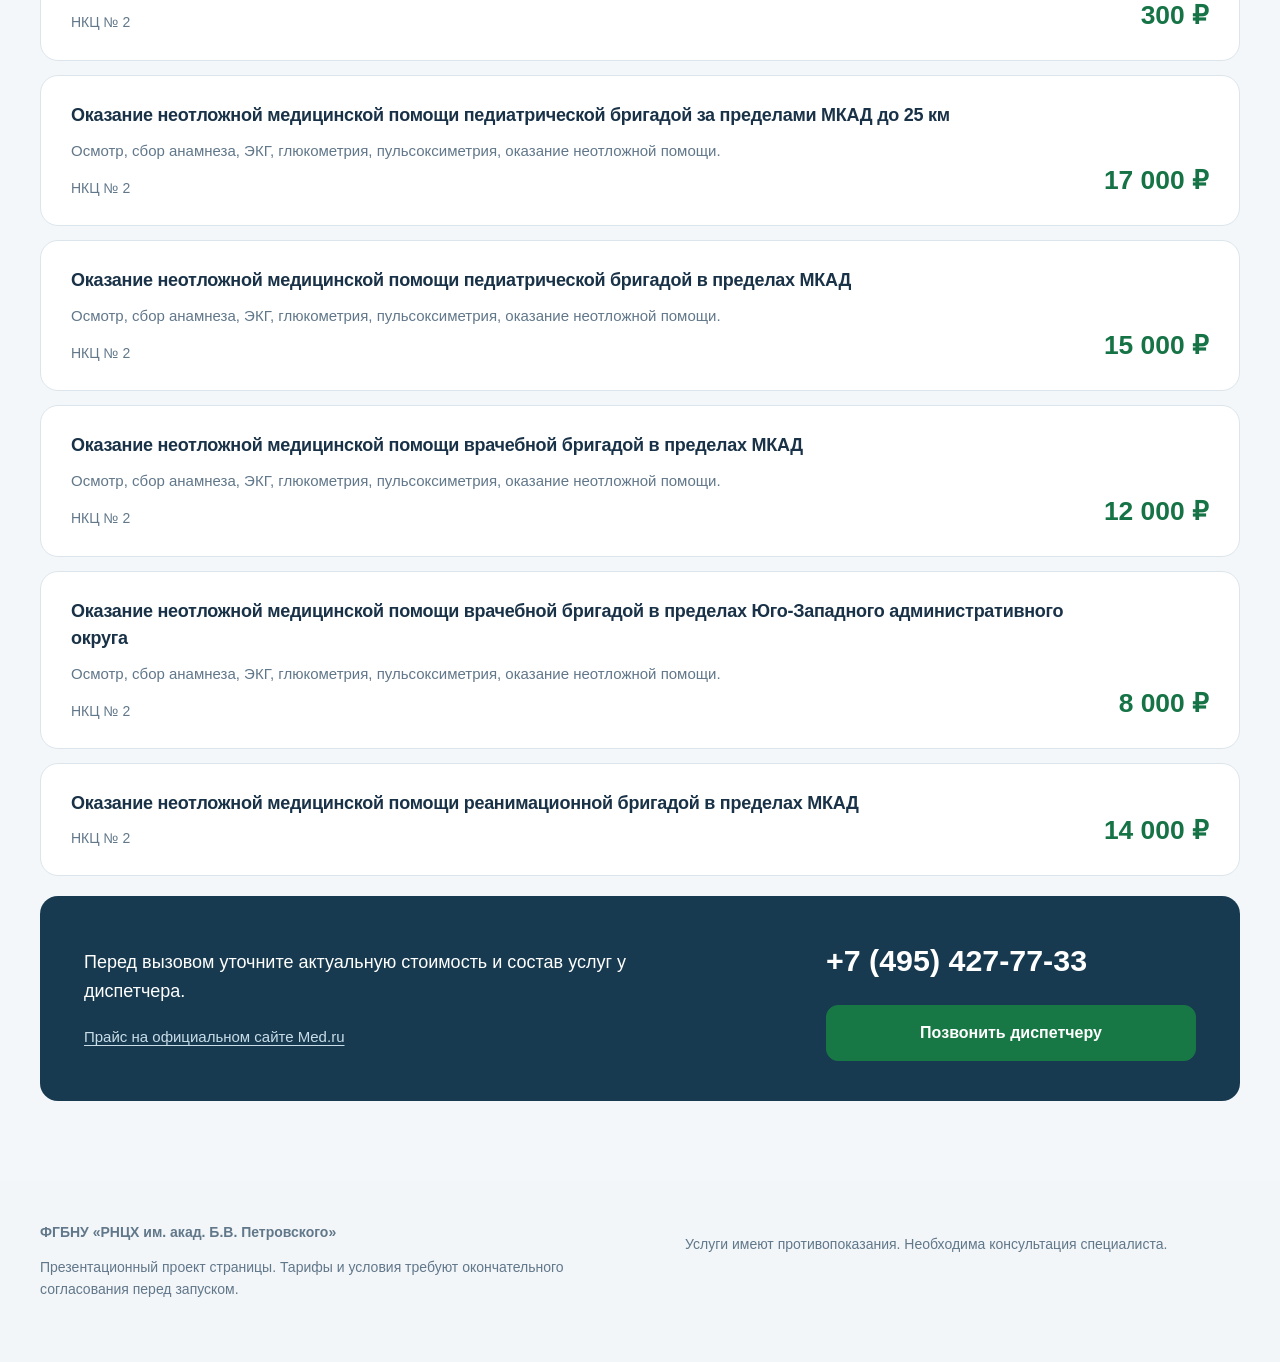
==== commit 13576442: "Remove two marked footer elements Remove the official Med.ru service link and emergency telephone li" ====
--- a/index.html
+++ b/index.html
@@ -8,4 +8,4 @@
 <section class="section soft" id="prices"><div class="wrap"><div class="section-heading"><div><p class="eyebrow">Стоимость и условия</p><h2>Прозрачные цены без скрытых доплат</h2></div><p>Тарифы из открытого прейскуранта Med.ru.<br>Актуальность и состав услуг — на подтверждение.</p></div><div class="pricecards"><article><p class="card-kicker">Врачебная бригада</p><h3>Взрослому</h3><strong>12 000 <small>₽</small></strong><p>В пределах МКАД</p><a class="btn outline" href="tel:+74954277733">Уточнить выезд</a></article><article><p class="card-kicker">Педиатрическая бригада</p><h3>Ребёнку</h3><strong>15 000 <small>₽</small></strong><p>В пределах МКАД · возраст на согласование</p><a class="btn outline" href="tel:+74954277733">Уточнить выезд</a></article><article><p class="card-kicker">Реанимационная бригада</p><h3>Реанимация</h3><strong>14 000 <small>₽</small></strong><p>В пределах МКАД</p><a class="btn outline" href="tel:+74954277733">Уточнить выезд</a></article></div><div class="pricefoot"><p>За МКАД до 25 км: врачебная бригада — 15 000 ₽; детская и реанимационная — 17 000 ₽. Другие маршруты и возможные доплаты уточняйте по телефону.</p></div></div></section>
 <section class="section soft" id="faq"><div class="wrap faqgrid"><div class="faq-intro"><p class="eyebrow">Ответы перед вызовом</p><h2>Частые вопросы</h2><p class="muted">На срочные вопросы диспетчер ответит по телефону.</p><a class="btn outline" href="tel:+74954277733">Позвонить диспетчеру</a></div><div class="faq"><details open><summary>Как быстро приедет бригада?</summary><p>Время зависит от адреса, дорожной обстановки и доступности бригады. Ориентир сообщит диспетчер. Оффер «В пределах ТТК за 15 минут» пока находится на согласовании.</p></details><details><summary>Можно ли вызвать помощь ребёнку?</summary><p>На Med.ru указана педиатрическая бригада. Возрастные границы, включая помощь с рождения и до 18 лет, а также действующий детский тариф требуют подтверждения.</p></details><details><summary>Что входит в реанимационный вызов?</summary><p>Состав специалистов, оборудование, расходные материалы и количество сопровождающих уточняются. Полный перечень вопросов вынесен на страницу согласования.</p></details><details><summary>Куда возможна госпитализация?</summary><p>Маршрут и условия согласуются с диспетчером. Нужно подтвердить перечень отделений РНЦХ и других больниц, стоимость перевозки и условия ОМС.</p></details><details id="faq-alcohol"><summary>Можно ли вызвать бригаду при алкогольном опьянении?</summary><p>Нет. Служба не выезжает при алкогольном опьянении или подозрении на отравление алкоголем.</p></details><details id="faq-drugs"><summary>Можно ли вызвать бригаду при наркотическом опьянении?</summary><p>Нет. Служба не выезжает при наркотическом опьянении или подозрении на отравление психоактивными веществами.</p></details><details><summary>Работают ли все бригады круглосуточно?</summary><p>На Med.ru указан круглосуточный режим службы. Доступность каждого типа бригады ночью, в выходные и праздничные дни необходимо подтвердить.</p></details></div></div><div class="wrap service-media-grid" id="coverage"><h2 class="coverage-title" id="coverage-title">Выезжаем в любую точку Москвы и Подмосковья</h2><figure class="faq-video service-video"><div class="faq-video-player"><iframe src="https://dzen.ru/embed/v9xO4wNbsVBE?from_block=partner&amp;from=zen&amp;mute=1&amp;autoplay=0&amp;tv=0" title="Неотложная медицинская помощь РНЦХ им. акад. Б.В. Петровского" allow="autoplay; fullscreen; accelerometer; gyroscope; picture-in-picture; encrypted-media" loading="lazy" allowfullscreen></iframe></div><figcaption>Неотложная медицинская помощь РНЦХ · 1:47</figcaption></figure><figure class="coverage-map"><a class="coverage-map-link" href="tel:+74954277733" aria-label="Звонок диспетчеру: +7 (495) 427-77-33"><img src="assets/coverage-map.jpg" alt="Карта Москвы и Подмосковья с обозначенной зоной выезда и кнопкой «Звонок диспетчеру»" width="820" height="480" loading="lazy"></a><figcaption>Уточните адрес и условия выезда у диспетчера.</figcaption></figure></div></section>
 <section class="section crew-section" id="crew" aria-labelledby="crew-title"><div class="wrap"><h2 id="crew-title">Экипаж всегда рядом</h2><div class="crew-photos"><img src="assets/crew-01.webp" alt="Бригада скорой помощи у открытых дверей автомобиля" width="1280" height="963" loading="lazy" decoding="async"><img src="assets/crew-02.webp" alt="Медики рядом с пациентом на носилках в салоне скорой помощи" width="1280" height="963" loading="lazy" decoding="async"><img src="assets/crew-03.webp" alt="Сотрудники бригады у медицинского оборудования в салоне скорой помощи" width="1280" height="963" loading="lazy" decoding="async"></div></div></section>
-<section class="section"><div class="wrap contact"><div><p class="eyebrow light">Связь со службой</p><h2>Уточните возможность выезда</h2><p>Диспетчер обсудит адрес, стоимость и порядок обращения.</p></div><div><a href="tel:+74954277733" class="contact-phone">+7 (495) 427-77-33</a><a class="btn primary full" href="tel:+74954277733">Позвонить диспетчеру</a></div></div></section><section class="section soft detailed-prices" id="detailed-prices" aria-labelledby="detailed-prices-title"><div class="wrap"><div class="section-heading"><div><p class="eyebrow">Подробные тарифы НКЦ № 2</p><h2 id="detailed-prices-title">Стоимость услуг</h2></div><p>Вызов бригады, медицинское сопровождение и транспортировка.</p></div><div class="tariff-list"><article class="tariff-row" data-tariff="physician-transport-mkad"><div class="tariff-description"><h3>Медицинское сопровождение врачебной бригадой при медицинской транспортировке в пределах МКАД</h3><span class="tariff-location">НКЦ № 2</span></div><strong class="tariff-price">10 000 ₽</strong></article><article class="tariff-row" data-tariff="stairs-over-100kg"><div class="tariff-description"><h3>Медицинское сопровождение при отсутствии лифта при весе пациента более 100 кг (спуск/подъем 1 этаж)</h3><span class="tariff-location">НКЦ № 2</span></div><strong class="tariff-price">350 ₽</strong></article><article class="tariff-row" data-tariff="stairs-85-100kg"><div class="tariff-description"><h3>Медицинское сопровождение при отсутствии лифта при весе пациента от 85 до 100 кг (спуск/подъем 1 этаж)</h3><span class="tariff-location">НКЦ № 2</span></div><strong class="tariff-price">300 ₽</strong></article><article class="tariff-row" data-tariff="pediatric-outside-mkad-25km"><div class="tariff-description"><h3>Оказание неотложной медицинской помощи педиатрической бригадой за пределами МКАД до 25 км</h3><p>Осмотр, сбор анамнеза, ЭКГ, глюкометрия, пульсоксиметрия, оказание неотложной помощи.</p><span class="tariff-location">НКЦ № 2</span></div><strong class="tariff-price">17 000 ₽</strong></article><article class="tariff-row" data-tariff="pediatric-mkad"><div class="tariff-description"><h3>Оказание неотложной медицинской помощи педиатрической бригадой в пределах МКАД</h3><p>Осмотр, сбор анамнеза, ЭКГ, глюкометрия, пульсоксиметрия, оказание неотложной помощи.</p><span class="tariff-location">НКЦ № 2</span></div><strong class="tariff-price">15 000 ₽</strong></article><article class="tariff-row" data-tariff="physician-mkad"><div class="tariff-description"><h3>Оказание неотложной медицинской помощи врачебной бригадой в пределах МКАД</h3><p>Осмотр, сбор анамнеза, ЭКГ, глюкометрия, пульсоксиметрия, оказание неотложной помощи.</p><span class="tariff-location">НКЦ № 2</span></div><strong class="tariff-price">12 000 ₽</strong></article><article class="tariff-row" data-tariff="physician-southwest-district"><div class="tariff-description"><h3>Оказание неотложной медицинской помощи врачебной бригадой в пределах Юго-Западного административного округа</h3><p>Осмотр, сбор анамнеза, ЭКГ, глюкометрия, пульсоксиметрия, оказание неотложной помощи.</p><span class="tariff-location">НКЦ № 2</span></div><strong class="tariff-price">8 000 ₽</strong></article><article class="tariff-row" data-tariff="resuscitation-mkad"><div class="tariff-description"><h3>Оказание неотложной медицинской помощи реанимационной бригадой в пределах МКАД</h3><span class="tariff-location">НКЦ № 2</span></div><strong class="tariff-price">14 000 ₽</strong></article></div><div class="tariff-note tariff-contact" id="footer-contact"><div class="tariff-contact-copy"><p>Перед вызовом уточните актуальную стоимость и состав услуг у диспетчера.</p><a class="tariff-source" href="https://med.ru/napravleniya/skoraya-pomosch/" target="_blank" rel="noopener">Прайс на официальном сайте Med.ru</a></div><div class="tariff-contact-actions"><a href="tel:+74954277733" class="contact-phone">+7 (495) 427-77-33</a><a class="btn primary full" href="tel:+74954277733">Позвонить диспетчеру</a></div></div></div></section></main><footer><div class="wrap footergrid"><div><b>ФГБНУ «РНЦХ им. акад. Б.В. Петровского»</b><p>Презентационный проект страницы. Тарифы и условия требуют окончательного согласования перед запуском.</p></div><div><a href="https://med.ru/napravleniya/skoraya-pomosch/" target="_blank" rel="noopener">Официальная страница услуги Med.ru</a><p>Услуги имеют противопоказания. Необходима консультация специалиста.</p></div></div><div class="wrap emergency">При угрозе жизни звоните <a href="tel:103">103</a> или <a href="tel:112">112</a>.</div></footer><div class="mobile-call"><a class="btn primary full" href="tel:+74954277733">Позвонить · +7 (495) 427-77-33</a></div><script src="landing.js?v=0abd89f843"></script></body></html>+<section class="section"><div class="wrap contact"><div><p class="eyebrow light">Связь со службой</p><h2>Уточните возможность выезда</h2><p>Диспетчер обсудит адрес, стоимость и порядок обращения.</p></div><div><a href="tel:+74954277733" class="contact-phone">+7 (495) 427-77-33</a><a class="btn primary full" href="tel:+74954277733">Позвонить диспетчеру</a></div></div></section><section class="section soft detailed-prices" id="detailed-prices" aria-labelledby="detailed-prices-title"><div class="wrap"><div class="section-heading"><div><p class="eyebrow">Подробные тарифы НКЦ № 2</p><h2 id="detailed-prices-title">Стоимость услуг</h2></div><p>Вызов бригады, медицинское сопровождение и транспортировка.</p></div><div class="tariff-list"><article class="tariff-row" data-tariff="physician-transport-mkad"><div class="tariff-description"><h3>Медицинское сопровождение врачебной бригадой при медицинской транспортировке в пределах МКАД</h3><span class="tariff-location">НКЦ № 2</span></div><strong class="tariff-price">10 000 ₽</strong></article><article class="tariff-row" data-tariff="stairs-over-100kg"><div class="tariff-description"><h3>Медицинское сопровождение при отсутствии лифта при весе пациента более 100 кг (спуск/подъем 1 этаж)</h3><span class="tariff-location">НКЦ № 2</span></div><strong class="tariff-price">350 ₽</strong></article><article class="tariff-row" data-tariff="stairs-85-100kg"><div class="tariff-description"><h3>Медицинское сопровождение при отсутствии лифта при весе пациента от 85 до 100 кг (спуск/подъем 1 этаж)</h3><span class="tariff-location">НКЦ № 2</span></div><strong class="tariff-price">300 ₽</strong></article><article class="tariff-row" data-tariff="pediatric-outside-mkad-25km"><div class="tariff-description"><h3>Оказание неотложной медицинской помощи педиатрической бригадой за пределами МКАД до 25 км</h3><p>Осмотр, сбор анамнеза, ЭКГ, глюкометрия, пульсоксиметрия, оказание неотложной помощи.</p><span class="tariff-location">НКЦ № 2</span></div><strong class="tariff-price">17 000 ₽</strong></article><article class="tariff-row" data-tariff="pediatric-mkad"><div class="tariff-description"><h3>Оказание неотложной медицинской помощи педиатрической бригадой в пределах МКАД</h3><p>Осмотр, сбор анамнеза, ЭКГ, глюкометрия, пульсоксиметрия, оказание неотложной помощи.</p><span class="tariff-location">НКЦ № 2</span></div><strong class="tariff-price">15 000 ₽</strong></article><article class="tariff-row" data-tariff="physician-mkad"><div class="tariff-description"><h3>Оказание неотложной медицинской помощи врачебной бригадой в пределах МКАД</h3><p>Осмотр, сбор анамнеза, ЭКГ, глюкометрия, пульсоксиметрия, оказание неотложной помощи.</p><span class="tariff-location">НКЦ № 2</span></div><strong class="tariff-price">12 000 ₽</strong></article><article class="tariff-row" data-tariff="physician-southwest-district"><div class="tariff-description"><h3>Оказание неотложной медицинской помощи врачебной бригадой в пределах Юго-Западного административного округа</h3><p>Осмотр, сбор анамнеза, ЭКГ, глюкометрия, пульсоксиметрия, оказание неотложной помощи.</p><span class="tariff-location">НКЦ № 2</span></div><strong class="tariff-price">8 000 ₽</strong></article><article class="tariff-row" data-tariff="resuscitation-mkad"><div class="tariff-description"><h3>Оказание неотложной медицинской помощи реанимационной бригадой в пределах МКАД</h3><span class="tariff-location">НКЦ № 2</span></div><strong class="tariff-price">14 000 ₽</strong></article></div><div class="tariff-note tariff-contact" id="footer-contact"><div class="tariff-contact-copy"><p>Перед вызовом уточните актуальную стоимость и состав услуг у диспетчера.</p><a class="tariff-source" href="https://med.ru/napravleniya/skoraya-pomosch/" target="_blank" rel="noopener">Прайс на официальном сайте Med.ru</a></div><div class="tariff-contact-actions"><a href="tel:+74954277733" class="contact-phone">+7 (495) 427-77-33</a><a class="btn primary full" href="tel:+74954277733">Позвонить диспетчеру</a></div></div></div></section></main><footer><div class="wrap footergrid"><div><b>ФГБНУ «РНЦХ им. акад. Б.В. Петровского»</b><p>Презентационный проект страницы. Тарифы и условия требуют окончательного согласования перед запуском.</p></div><div><p>Услуги имеют противопоказания. Необходима консультация специалиста.</p></div></div></footer><div class="mobile-call"><a class="btn primary full" href="tel:+74954277733">Позвонить · +7 (495) 427-77-33</a></div><script src="landing.js?v=0abd89f843"></script></body></html>
